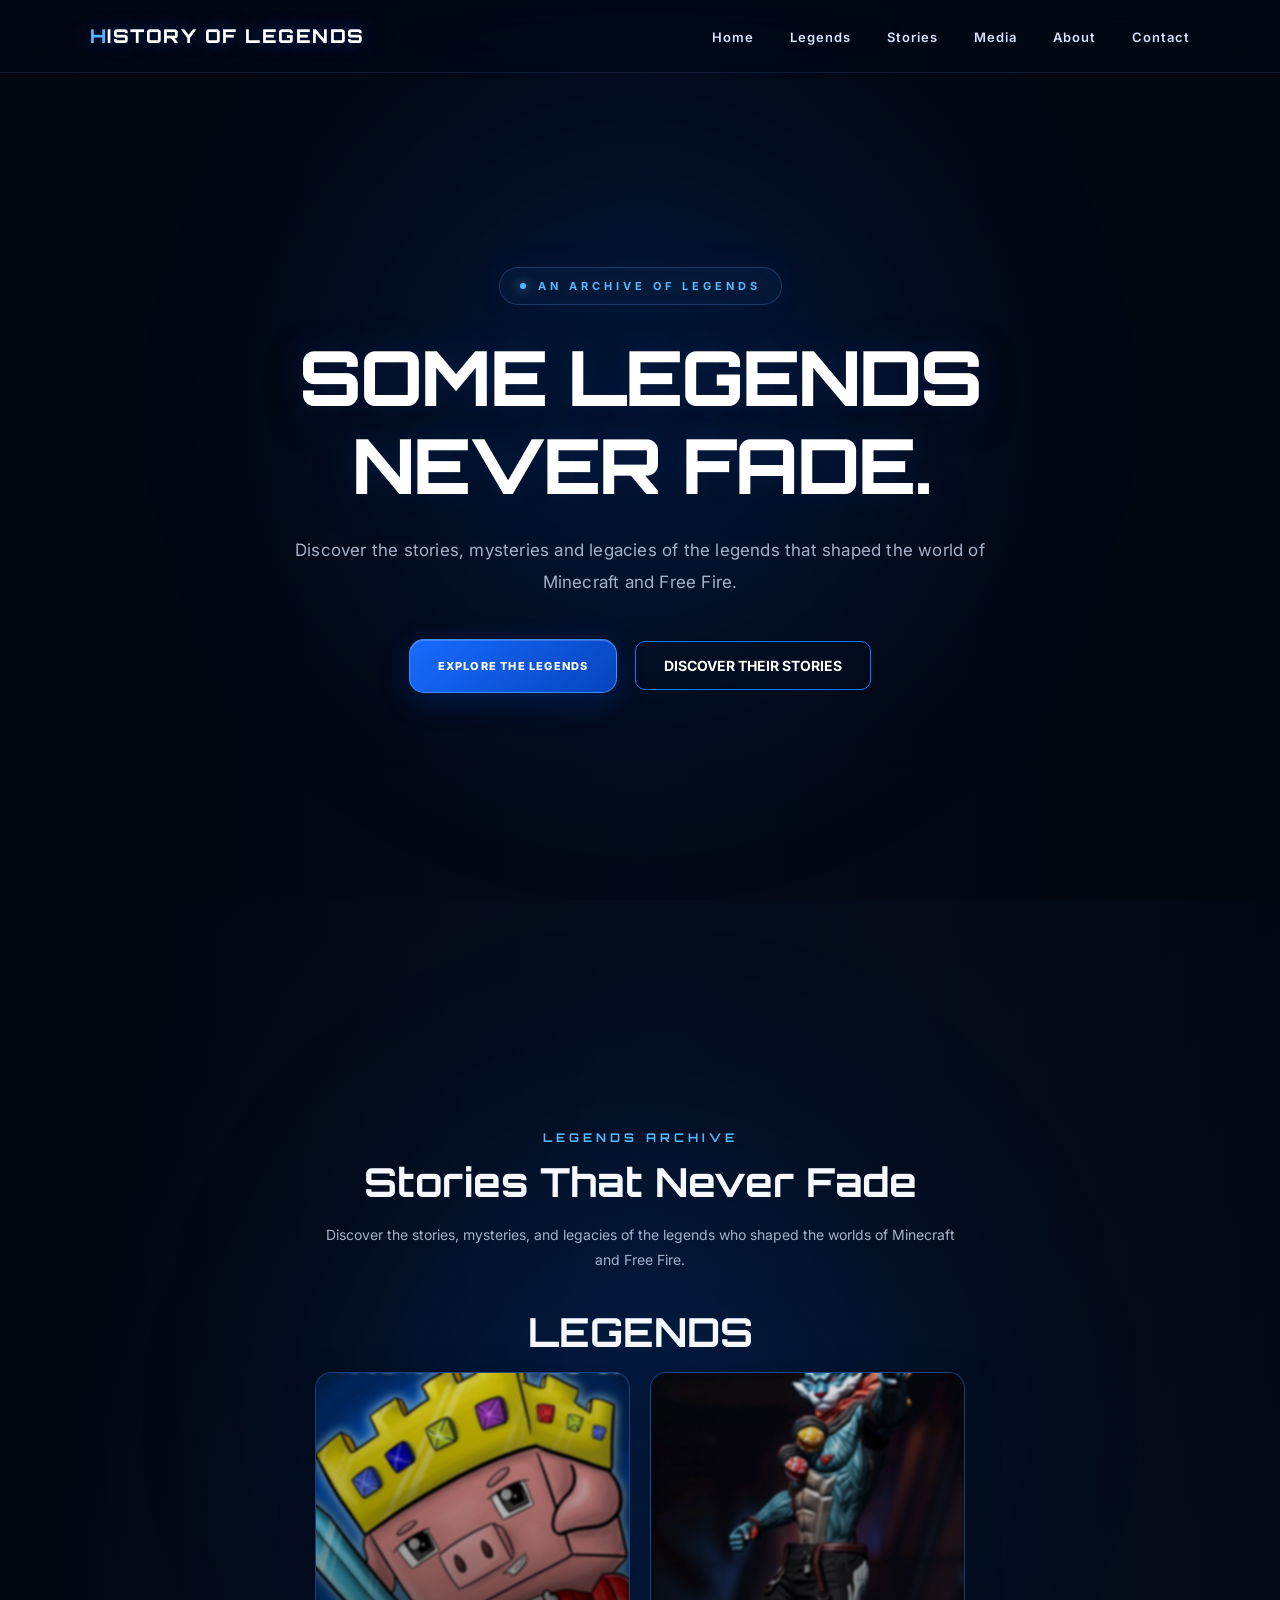
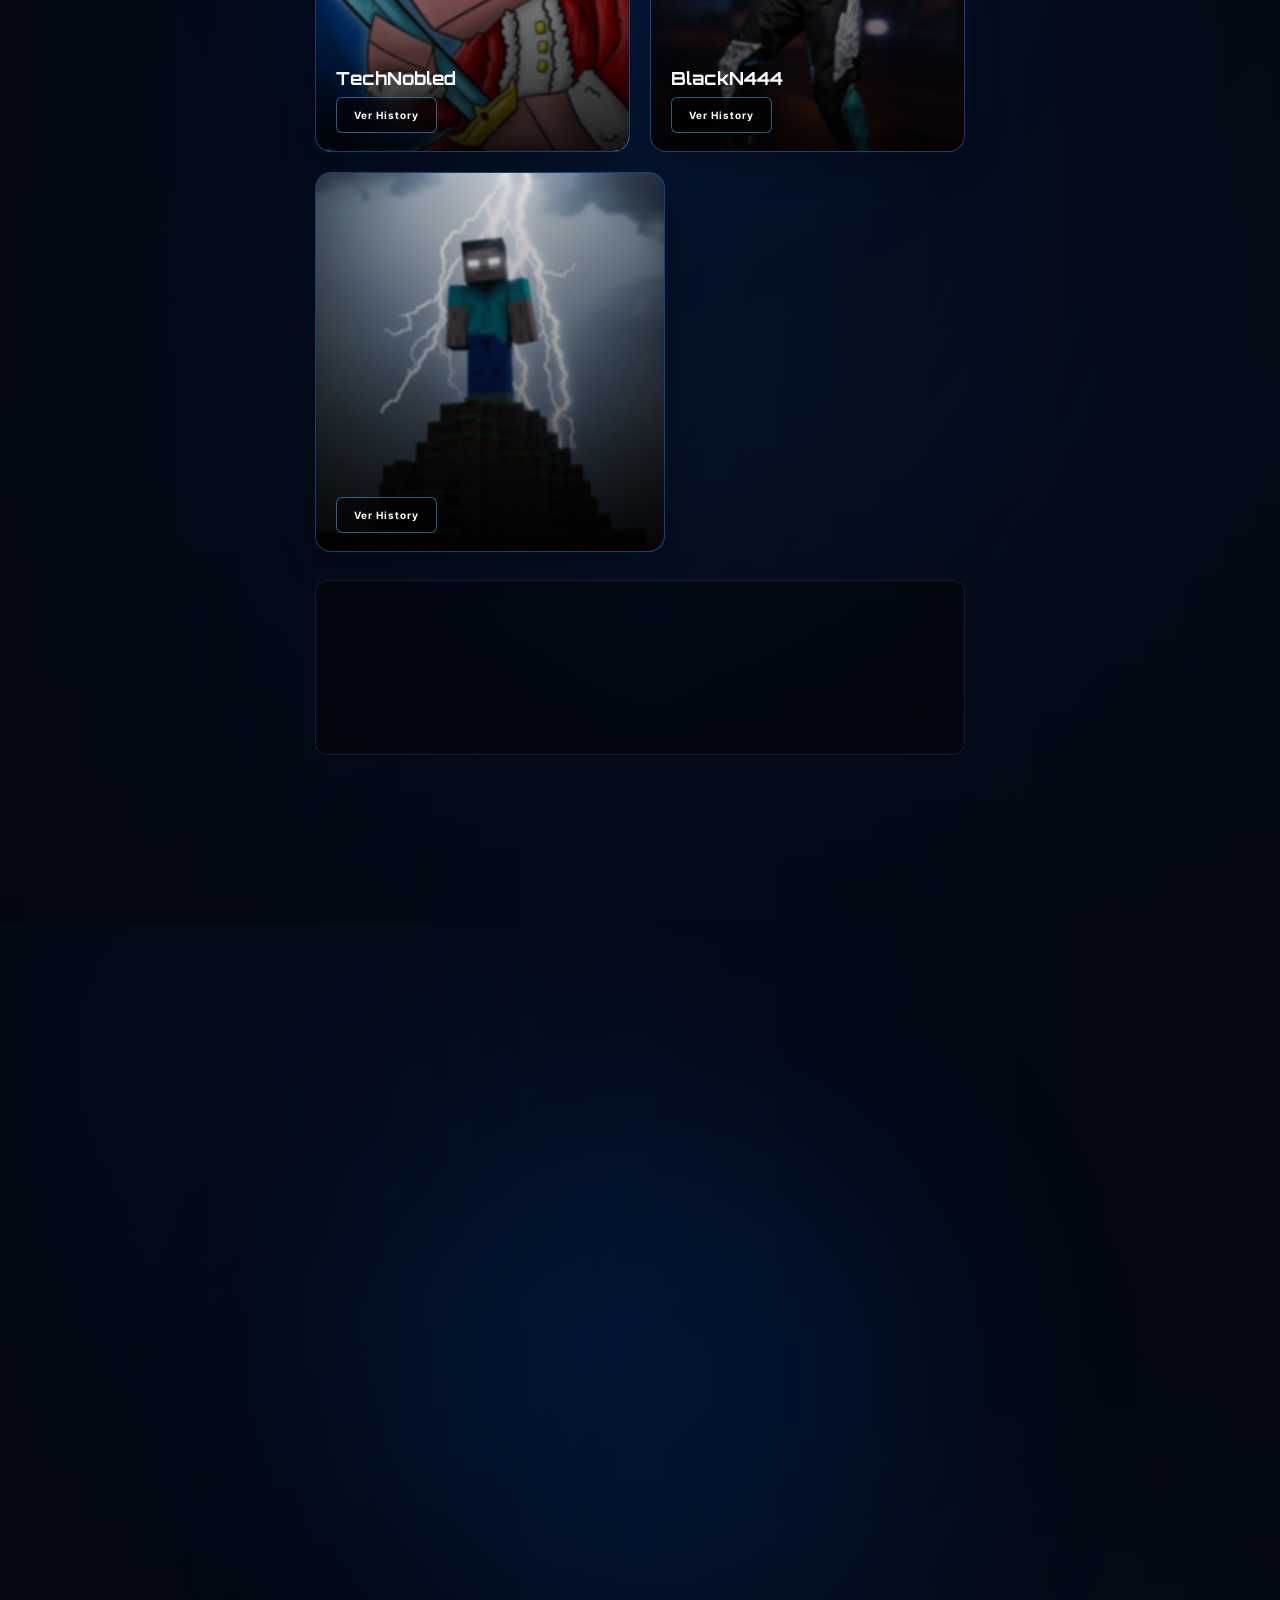
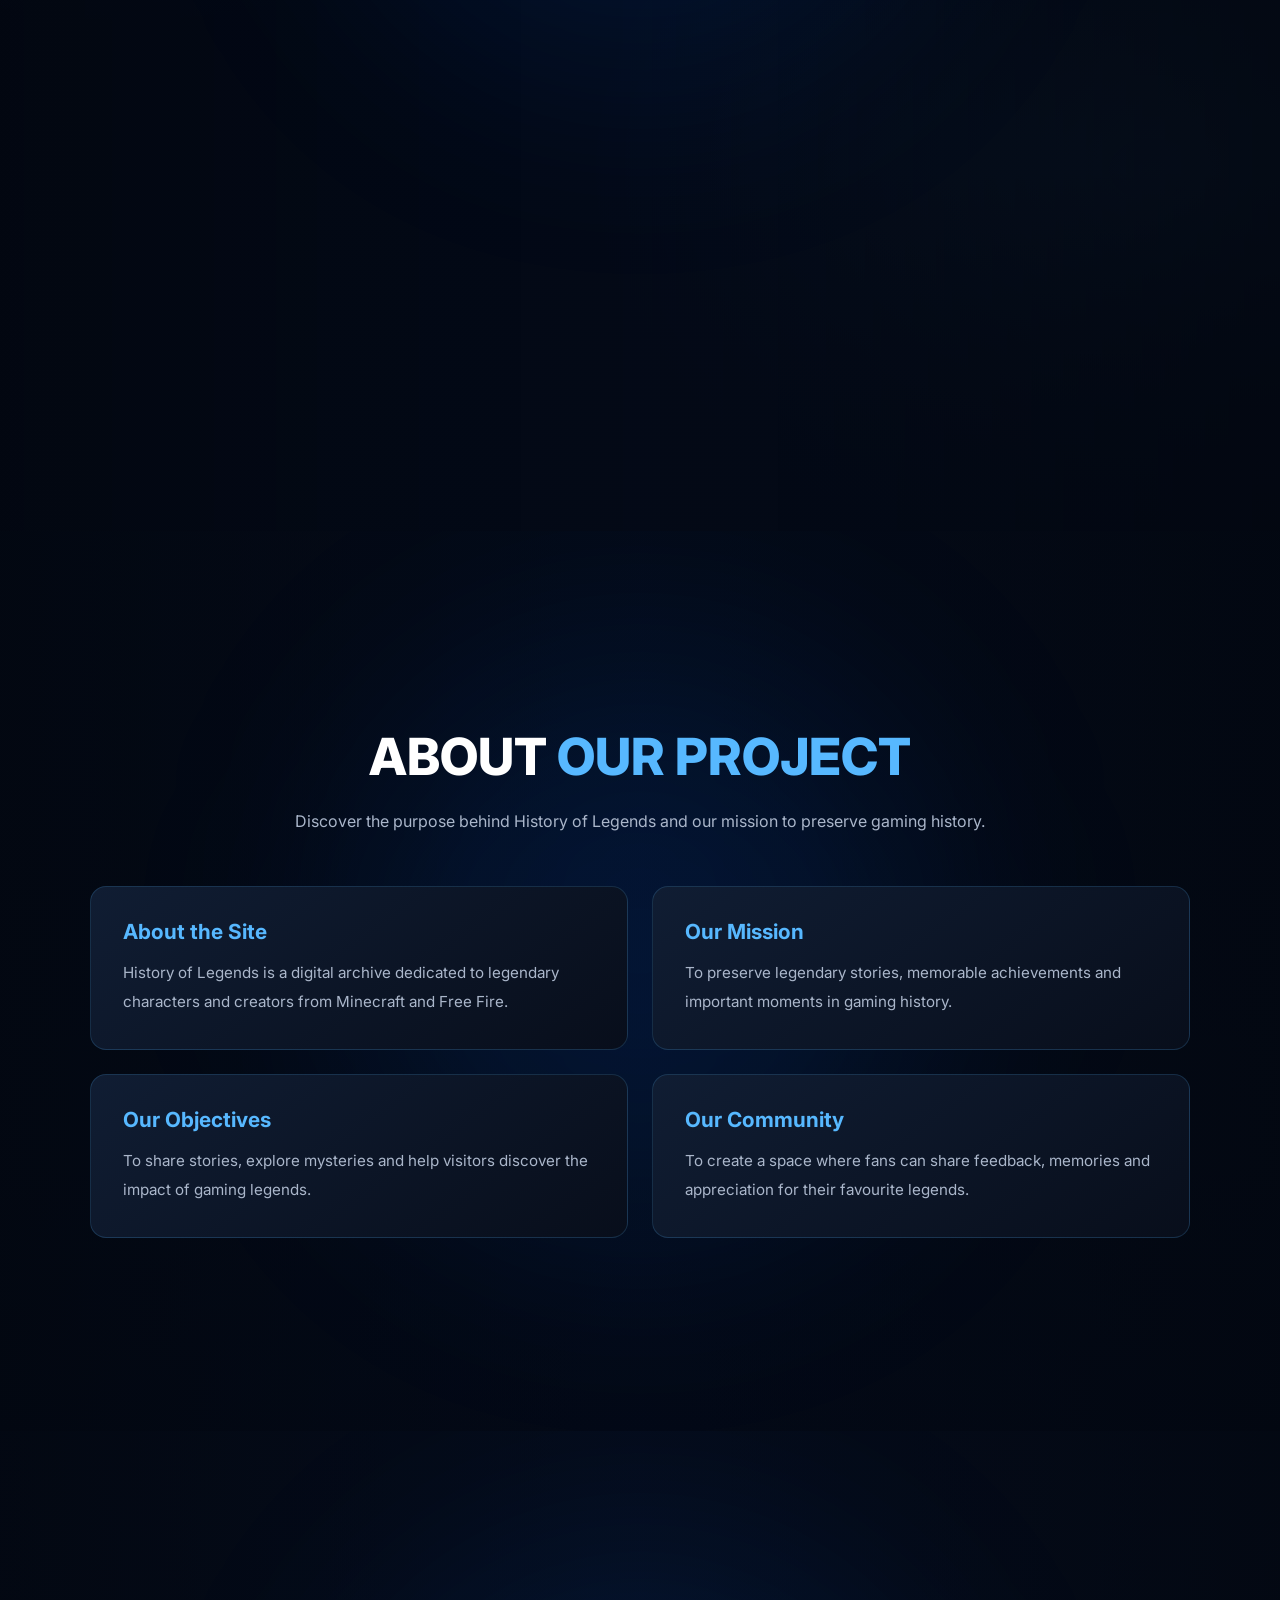
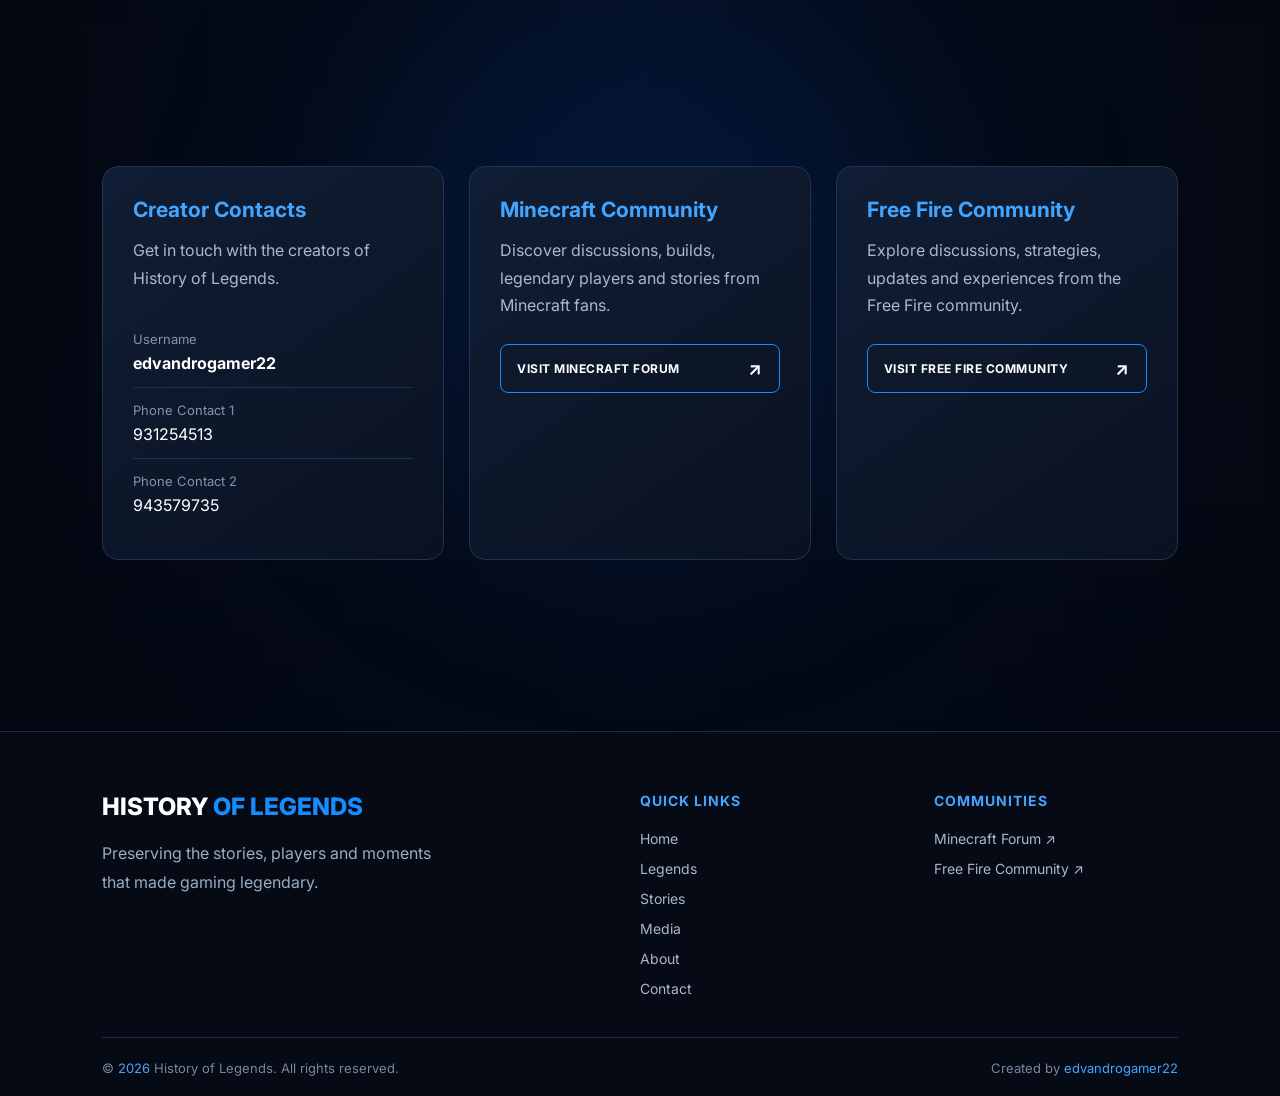
==== History-of-Legends-GitHub/index.html @ e131cc34 "History of legends Projecto gamer" ====
<!DOCTYPE html>
<html lang="pt-br">

<head>
    <meta charset="UTF-8">
    <meta name="viewport" content="width=device-width, initial-scale=1.0">
    <title>history of legends</title>
    <link rel="stylesheet" href="style.css">
</head>

<body>
    <header>
        <div class="container">
            <div>History of Legends</div>

            <nav>
                <ul>
                    <li><a href="#home">Home</a></li>
                    <li><a href="#legends">Legends</a></li>
                    <li><a href="history/Stories.html">Stories</a></li>
                    <li><a href="#media">Media</a></li>
                    <li><a href="#about">About</a></li>
                    <li><a href="#contact">Contact</a></li>
                </ul>
            </nav>
        </div>
    </header>

    <section class="hero-section" id="home">

        <video class="hero-video video-pc" autoplay muted loop playsinline aria-hidden="true">
            <source src="mp4/fundo.mp4" type="video/mp4">
        </video>

        <video class="hero-video video-mobile" autoplay muted loop playsinline aria-hidden="true">
            <source src="mp4/fundo01.mp4" type="video/mp4">
        </video>

        <div class="hero">
            <div>AN ARCHIVE OF LEGENDS</div>

            <h1>SOME LEGENDS NEVER FADE.</h1>

            <p>
                Discover the stories, mysteries and legacies of the
                legends that shaped the world of Minecraft and Free Fire.
            </p>

            <div class="btn-hero">

                <!-- Primeiro botão: mantém o CSS antigo -->
                <button onclick="document.getElementById('legends').scrollIntoView({behavior: 'smooth'})">
                    EXPLORE THE LEGENDS
                </button>

                <!-- Segundo botão: link para outra página -->
                <a href="history/Stories.html" class="stories-btn">
                    DISCOVER THEIR STORIES
                </a>

            </div>

        </div>

    </section>

    <section>
        <div class="legends" id="legends">
            <h1>LEGENDS ARCHIVE</h1>
            <h3>Stories That Never Fade</h3>
            <p>Discover the stories, mysteries, and legacies of the legends who shaped the worlds of Minecraft and Free
                Fire.</p>
            <h3>LEGENDS</h3>
            <div>
                <div class="card-l">
                    <img src="img/T2.jpg" alt="technobled">
                    <p>TechNobled</p>
                    <a href="history/Stories.html" class="history-btn">Ver History</a>
                </div>
                <div class="card-l">
                    <img src="img/Coelhao.jpg" alt="BlackN444">
                    <p>BlackN444</p>
                    <a href="history/Stories.html" class="history-btn">Ver History</a>
                </div>
                <div class="card-l">
                    <img src="img/The Legend of Herobrine _ Minecraft Dark Fantasy Aesthetic.jfif" alt="herobrine">
                    <p>Herobrine</p>
                    <a href="history/Stories.html" class="history-btn">Ver History</a>
                </div>
            </div>

            <div class="desc-l">
                <p>Every legend has a story that shaped the world of Minecraft and gaming.

                    Discover the achievements, mysteries, and memories of unforgettable legends.

                    Explore Technoblade, Herobrine, and BlackN444 — legends who never fade.</p>
            </div>
        </div>
    </section>

    <section class="media-section" id="media">
        <div class="media-container">

            <div class="media-header">
                <span class="media-tag">The Legends Community</span>

                <h2>
                    SHARE YOUR <span>STORY.</span>
                </h2>

                <p>
                    Every legend leaves a mark. Share your thoughts,
                    memories and feedback about the legends who shaped
                    the world of gaming.
                </p>
            </div>

            <div class="media-layout">

                <!-- Formulário de feedback -->
                <div class="media-panel">
                    <div class="media-panel-header">
                        <div>
                            <h3>Write Your Feedback</h3>
                            <p>Your voice is part of the legacy.</p>
                        </div>
                    </div>

                    <form class="media-form" id="media-form">
                        <div class="media-field">
                            <label for="feed-name">Your name</label>
                            <input type="text" id="feed-name" placeholder="Enter your name" maxlength="40" required>
                        </div>

                        <div class="media-field">
                            <label for="feed-legend">Choose a legend</label>

                            <select id="feed-legend" required>
                                <option value="">Select a legend</option>
                                <option value="Technoblade">Technoblade</option>
                                <option value="BlackN444">BlackN444</option>
                                <option value="Herobrine">Herobrine</option>
                                <option value="General Feedback">General feedback</option>
                            </select>
                        </div>

                        <div class="media-field">
                            <label for="feed-message">Your message</label>

                            <textarea id="feed-message" placeholder="Share your memories, opinions or feedback..."
                                maxlength="1000" required></textarea>

                            <p class="media-hint">
                                Share your thoughts respectfully. Maximum 1000 characters.
                            </p>
                        </div>

                        <button class="media-submit" type="submit">
                            SEND FEEDBACK <span>→</span>
                        </button>
                    </form>
                </div>

                <!-- Comunidade -->
                <aside class="media-community">
                    <div class="media-community-intro">
                        <h3>One Community. Many Legends.</h3>

                        <p>
                            From unforgettable Minecraft adventures
                            to legendary Free Fire moments, every
                            memory deserves to be shared.
                        </p>
                    </div>

                    <h3 class="media-community-label">
                        Community Feedback
                    </h3>

                    <div class="media-feedback" id="feed-list">
                        <div class="media-empty">
                            <h4>The story starts with you.</h4>
                            <p>
                                Be the first to share your thoughts
                                about your favourite legends.
                            </p>
                        </div>
                    </div>
                </aside>

            </div>
        </div>
    </section>

    <!-- ABOUT SECTION -->
    <section class="about-section" id="about">
        <div class="about-container">

            <div class="about-header">
                <h2>ABOUT <span>OUR PROJECT</span></h2>
                <p>
                    Discover the purpose behind History of Legends
                    and our mission to preserve gaming history.
                </p>
            </div>

            <div class="about-cards">

                <div class="about-card">
                    <h3>About the Site</h3>
                    <p>
                        History of Legends is a digital archive
                        dedicated to legendary characters and
                        creators from Minecraft and Free Fire.
                    </p>
                </div>

                <div class="about-card">
                    <h3>Our Mission</h3>
                    <p>
                        To preserve legendary stories, memorable
                        achievements and important moments
                        in gaming history.
                    </p>
                </div>

                <div class="about-card">
                    <h3>Our Objectives</h3>
                    <p>
                        To share stories, explore mysteries and
                        help visitors discover the impact of
                        gaming legends.
                    </p>
                </div>

                <div class="about-card">
                    <h3>Our Community</h3>
                    <p>
                        To create a space where fans can share
                        feedback, memories and appreciation
                        for their favourite legends.
                    </p>
                </div>

            </div>
        </div>
    </section>

    <section class="contact-section" id="contact">
        <div class="contact-container">

            <div class="contact-header">
                <h2>CONTACT <span>THE CREATORS</span></h2>
                <p>
                    Connect with the creators and explore the gaming
                    communities behind our favourite legends.
                </p>
            </div>

            <div class="contact-grid">

                <div class="contact-card">
                    <h3>Creator Contacts</h3>
                    <p>Get in touch with the creators of History of Legends.</p>

                    <div class="contact-item">
                        <span>Username</span>
                        <strong>edvandrogamer22</strong>
                    </div>

                    <div class="contact-item">
                        <span>Phone Contact 1</span>
                        <a href="tel:93125451">931254513</a>
                    </div>

                    <div class="contact-item">
                        <span>Phone Contact 2</span>
                        <a href="tel:943579735">943579735</a>
                    </div>
                </div>

                <div class="contact-card">
                    <h3>Minecraft Community</h3>
                    <p>
                        Discover discussions, builds, legendary players
                        and stories from Minecraft fans.
                    </p>

                    <a class="forum-link" href="https://www.minecraftforum.net/" target="_blank"
                        rel="noopener noreferrer">
                        VISIT MINECRAFT FORUM <span>↗</span>
                    </a>
                </div>

                <div class="contact-card">
                    <h3>Free Fire Community</h3>
                    <p>
                        Explore discussions, strategies, updates and
                        experiences from the Free Fire community.
                    </p>

                    <a class="forum-link" href="https://www.reddit.com/r/freefire/" target="_blank"
                        rel="noopener noreferrer">
                        VISIT FREE FIRE COMMUNITY <span>↗</span>
                    </a>
                </div>

            </div>
        </div>
    </section>

    <footer class="site-footer">
        <div class="footer-container">

            <div class="footer-brand">
                <h2>HISTORY <span>OF LEGENDS</span></h2>
                <p>
                    Preserving the stories, players and moments that
                    made gaming legendary.
                </p>
            </div>

            <div class="footer-links">
                <h3>QUICK LINKS</h3>
                <a href="#home">Home</a>
                <a href="#legends">Legends</a>
                <a href="#stories">Stories</a>
                <a href="#media">Media</a>
                <a href="#about">About</a>
                <a href="#contact">Contact</a>
            </div>

            <div class="footer-community">
                <h3>COMMUNITIES</h3>
                <a href="https://www.minecraftforum.net/" target="_blank" rel="noopener noreferrer">
                    Minecraft Forum ↗
                </a>

                <a href="https://www.reddit.com/r/freefire/" target="_blank" rel="noopener noreferrer">
                    Free Fire Community ↗
                </a>
            </div>

        </div>

        <div class="footer-bottom">
            <p>
                © <span id="footer-year">2026</span> History of Legends.
                All rights reserved.
            </p>
            <p>Created by <span>edvandrogamer22</span></p>
        </div>
    </footer>
    <script src="script.js"></script>
</body>

</html>
---- History-of-Legends-GitHub/style.css ----
/* Geral */

@import url("https://fonts.googleapis.com/css2?family=Inter:wght@400;500;600;700;800&family=Orbitron:wght@500;600;700;800&display=swap");

:root {
    --bg: #030711;
    --blue: #176bff;
    --blue-light: #57b8ff;
    --text: #f5f8ff;
    --muted: #a4b2c9;
    --glass: rgba(10, 25, 50, 0.38);
    --border: rgba(110, 175, 255, 0.22);
}

* {
    margin: 0;
    padding: 0;
    box-sizing: border-box;
}

html {
    scroll-behavior: smooth;
}

body {
    min-height: 100vh;
    background: var(--bg);
    color: var(--text);
    font-family: "Inter", sans-serif;
    overflow-x: hidden;
}

/* Header */

header {
    position: absolute;
    top: 0;
    left: 0;
    width: 100%;
    z-index: 10;
    padding: 24px 7%;
    background: rgba(3, 9, 22, 0.28);
    backdrop-filter: blur(18px);
    -webkit-backdrop-filter: blur(18px);
    border-bottom: 1px solid rgba(120, 180, 255, 0.12);
    animation: headerEnter 1s ease both;
}

.container {
    width: 100%;
    max-width: 1400px;
    margin: auto;
    display: flex;
    align-items: center;
    justify-content: space-between;
    gap: 24px;
}

.container>div {
    font-family: "Orbitron", sans-serif;
    font-size: 19px;
    font-weight: 800;
    letter-spacing: 1.5px;
    text-transform: uppercase;
    color: #fff;
    text-shadow: 0 0 20px rgba(23, 107, 255, 0.45);
    white-space: nowrap;
}

.container>div::first-letter {
    color: var(--blue-light);
}

/* Menu */

nav ul {
    display: flex;
    align-items: center;
    gap: 36px;
    list-style: none;
}

nav a {
    position: relative;
    display: inline-block;
    color: #d6e4ff;
    text-decoration: none;
    font-size: 13px;
    font-weight: 600;
    letter-spacing: 1px;
    transition: color 0.3s ease;
}

nav a::after {
    content: "";
    position: absolute;
    left: 0;
    bottom: -8px;
    width: 0;
    height: 2px;
    background: var(--blue-light);
    box-shadow: 0 0 12px var(--blue);
    transition: width 0.35s ease;
}

nav a:hover {
    color: var(--blue-light);
}

nav a:hover::after {
    width: 100%;
}

/* Hero */

section {
    position: relative;
    isolation: isolate;
    min-height: 100vh;
    min-height: 100svh;
    display: flex;
    align-items: center;
    justify-content: center;
    padding: 150px 7% 90px;
    overflow: hidden;
    background:
        radial-gradient(ellipse at 50% 45%,
            rgba(15, 74, 160, 0.22),
            transparent 65%),
        linear-gradient(135deg, #030711, #07152b);
}

.hero-video {
    position: absolute;
    inset: 0;
    z-index: -2;
    width: 100%;
    height: 100%;
    object-fit: cover;
    object-position: center;
    pointer-events: none;
}

section::before {
    content: "";
    position: absolute;
    inset: 0;
    z-index: -1;
    pointer-events: none;
    background:
        linear-gradient(90deg,
            rgba(2, 7, 17, 0.8),
            rgba(3, 12, 30, 0.43),
            rgba(2, 7, 17, 0.75)),
        linear-gradient(0deg,
            #030711 0%,
            transparent 30%,
            rgba(3, 7, 17, 0.25) 100%);
}

section::after {
    content: "";
    position: absolute;
    z-index: -1;
    width: 550px;
    height: 550px;
    top: 15%;
    left: 50%;
    transform: translateX(-50%);
    border-radius: 50%;
    background: rgba(0, 100, 255, 0.12);
    filter: blur(120px);
    pointer-events: none;
    animation: blueGlow 7s ease-in-out infinite alternate;
}

.hero {
    width: 100%;
    max-width: 1050px;
    margin: auto;
    text-align: center;
    position: relative;
    z-index: 1;
    animation: heroEnter 1.2s ease both;
}

/* Texto pequeno */

.hero>div:first-child {
    display: inline-flex;
    align-items: center;
    justify-content: center;
    gap: 12px;
    margin-bottom: 28px;
    padding: 11px 20px;
    border: 1px solid var(--border);
    border-radius: 50px;
    background: rgba(16, 47, 91, 0.27);
    backdrop-filter: blur(14px);
    -webkit-backdrop-filter: blur(14px);
    color: var(--blue-light);
    font-size: 11px;
    font-weight: 700;
    letter-spacing: 4px;
    box-shadow:
        0 0 30px rgba(0, 90, 255, 0.08),
        inset 0 0 15px rgba(60, 140, 255, 0.04);
}

.hero>div:first-child::before {
    content: "";
    width: 6px;
    height: 6px;
    flex-shrink: 0;
    border-radius: 50%;
    background: var(--blue-light);
    box-shadow: 0 0 12px var(--blue-light);
    animation: pulse 1.8s ease-in-out infinite;
}

/* Título */

.hero h1 {
    max-width: 1050px;
    margin: 0 auto 26px;
    font-family: "Orbitron", sans-serif;
    font-size: clamp(34px, 6vw, 76px);
    font-weight: 800;
    line-height: 1.15;
    letter-spacing: -2px;
    color: #fff;
    text-wrap: balance;
    text-shadow:
        0 0 30px rgba(23, 107, 255, 0.2),
        0 8px 35px rgba(0, 0, 0, 0.55);
    animation: titleGlow 4s ease-in-out infinite alternate;
}

/* Descrição */

.hero p {
    max-width: 720px;
    margin: 0 auto;
    color: var(--muted);
    font-size: clamp(14px, 1.5vw, 17px);
    font-weight: 400;
    line-height: 1.9;
    letter-spacing: 0.2px;
}

/* Botões */

.btn-hero {
    display: flex;
    align-items: center;
    justify-content: center;
    flex-wrap: wrap;
    gap: 18px;
    margin-top: 40px;
}

.btn-hero button {
    position: relative;
    min-height: 54px;
    padding: 0 28px;
    border: 1px solid var(--border);
    border-radius: 15px;
    font-family: "Inter", sans-serif;
    font-size: 11px;
    font-weight: 800;
    letter-spacing: 1.2px;
    cursor: pointer;
    overflow: hidden;
    transition:
        transform 0.3s ease,
        background 0.3s ease,
        border-color 0.3s ease,
        box-shadow 0.3s ease;
}

.btn-hero button:first-child {
    color: #fff;
    border-color: rgba(83, 166, 255, 0.7);
    background: linear-gradient(135deg, #176bff, #0644bd);
    box-shadow:
        0 8px 30px rgba(0, 91, 255, 0.23),
        inset 0 1px 0 rgba(255, 255, 255, 0.2);
}

.btn-hero button:first-child::before {
    content: "";
    position: absolute;
    top: -50%;
    left: -80%;
    width: 45%;
    height: 200%;
    transform: rotate(25deg);
    background: rgba(255, 255, 255, 0.18);
    transition: left 0.6s ease;
}

.btn-hero button:first-child:hover::before {
    left: 140%;
}

.btn-hero button:first-child:hover {
    transform: translateY(-4px);
    background: linear-gradient(135deg, #3584ff, #0755df);
    box-shadow: 0 12px 40px rgba(0, 91, 255, 0.38);
}

.btn-hero button:last-child {
    color: #e2edff;
    background: rgba(12, 28, 53, 0.32);
    backdrop-filter: blur(14px);
    -webkit-backdrop-filter: blur(14px);
    border-color: rgba(160, 197, 255, 0.28);
}

.btn-hero button:last-child:hover {
    transform: translateY(-4px);
    color: #fff;
    background: rgba(33, 91, 165, 0.28);
    border-color: var(--blue-light);
    box-shadow: 0 8px 30px rgba(0, 100, 255, 0.15);
}

.btn-hero button:focus-visible,
nav a:focus-visible {
    outline: 2px solid var(--blue-light);
    outline-offset: 5px;
}

/* STORIES LINK - NEW STYLE */
.btn-hero .stories-btn {
    display: inline-block;
    padding: 15px 28px;
    background: transparent;
    color: #ffffff;
    border: 1px solid #087cff;
    border-radius: 10px;
    font-size: 14px;
    font-weight: 700;
    text-decoration: none;
    text-align: center;
    cursor: pointer;
    transition: 0.3s ease;
}

.btn-hero .stories-btn:hover {
    background: transparent;
    color: #42a5ff;
    border-color: #42a5ff;
    transform: translateY(-3px);
    box-shadow: 0 0 18px #087cff50;
}

/* Hero Mobile */

@media (max-width: 768px) {
    .hero {
        position: relative;
        min-height: 100svh;
        overflow: hidden;
        isolation: isolate;
    }

    .video-pc {
        display: none;
    }

    .video-mobile {
        display: block;
        position: absolute;
        inset: 0;
        z-index: -1;
        width: 100%;
        height: 100%;
        object-fit: cover;
        object-position: center;
    }

    .hero-content {
        position: relative;
        z-index: 1;
        padding: 100px 20px 50px;
    }
}

/* Animações */

@keyframes headerEnter {
    from {
        opacity: 0;
        transform: translateY(-20px);
    }

    to {
        opacity: 1;
        transform: translateY(0);
    }
}

@keyframes heroEnter {
    from {
        opacity: 0;
        transform: translateY(30px);
    }

    to {
        opacity: 1;
        transform: translateY(0);
    }
}

@keyframes blueGlow {
    from {
        opacity: 0.5;
        scale: 0.9;
    }

    to {
        opacity: 1;
        scale: 1.15;
    }
}

@keyframes pulse {

    0%,
    100% {
        opacity: 1;
        box-shadow: 0 0 12px var(--blue-light);
    }

    50% {
        opacity: 0.45;
        box-shadow: 0 0 3px var(--blue-light);
    }
}

@keyframes titleGlow {
    from {
        text-shadow: 0 0 20px rgba(23, 107, 255, 0.12);
    }

    to {
        text-shadow: 0 0 35px rgba(23, 107, 255, 0.3);
    }
}

/* Responsividade */

@media (max-width: 768px) {
    header {
        padding: 20px 5%;
    }

    .container {
        flex-direction: column;
        gap: 22px;
    }

    .container>div {
        font-size: 16px;
        letter-spacing: 1px;
    }

    nav ul {
        justify-content: center;
        flex-wrap: wrap;
        gap: 20px;
    }

    nav a {
        font-size: 11px;
    }

    section {
        padding: 165px 6% 70px;
    }

    .hero>div:first-child {
        margin-bottom: 24px;
        padding: 10px 14px;
        font-size: 9px;
        letter-spacing: 2.5px;
    }

    .hero h1 {
        font-size: clamp(32px, 8vw, 54px);
        letter-spacing: -1.5px;
        margin-bottom: 22px;
    }

    .hero p {
        font-size: 14px;
        line-height: 1.8;
    }

    .btn-hero {
        gap: 12px;
        margin-top: 30px;
    }

    .btn-hero button {
        width: 100%;
        max-width: 330px;
        min-height: 52px;
        padding: 0 15px;
        font-size: 10px;
    }

    section::after {
        width: 300px;
        height: 300px;
        filter: blur(85px);
    }
}

@media (max-width: 380px) {
    nav ul {
        gap: 14px;
    }

    .container>div {
        font-size: 14px;
    }

    .hero h1 {
        font-size: 30px;
    }

    .hero>div:first-child {
        font-size: 8px;
        letter-spacing: 2px;
    }
}

/* Movimento reduzido */

@media (prefers-reduced-motion: reduce) {

    *,
    *::before,
    *::after {
        animation-duration: 0.01ms !important;
        animation-iteration-count: 1 !important;
        scroll-behavior: auto !important;
        transition-duration: 0.01ms !important;
    }
}

/* Legends */

.legends {
    padding: 80px 7%;
    background: transparent;
    color: #f5f8ff;
    overflow: hidden;
}

.legends>h1 {
    margin: 0 0 12px;
    color: #57b8ff;
    font-family: "Orbitron", sans-serif;
    font-size: 12px;
    letter-spacing: 4px;
    text-align: center;
}

.legends>h3 {
    margin: 0 0 15px;
    font-family: "Orbitron", sans-serif;
    font-size: clamp(25px, 4vw, 40px);
    text-align: center;
}

.legends>p {
    max-width: 650px;
    margin: 0 auto 35px;
    color: #a4b2c9;
    font-size: 14px;
    line-height: 1.8;
    text-align: center;
}

/* Carrossel */

.legends>div:not(.desc-l) {
    display: flex;
    flex-wrap: wrap;
    gap: 20px;
    margin-top: 0;
}

.legends>div:not(.desc-l)>h3 {
    flex: 0 0 100%;
    margin: 0 0 5px;
    font-family: "Orbitron", sans-serif;
    font-size: 20px;
}

.card-l {
    position: relative;
    flex: 1 0 250px;
    max-width: 350px;
    height: 380px;
    overflow: hidden;
    border: 1px solid rgba(87, 184, 255, 0.22);
    border-radius: 16px;
    background: rgba(0, 91, 255, 0.23);
    box-shadow: 0 10px 35px rgba(0, 0, 0, 0.3);
    isolation: isolate;
    transition:
        transform 0.35s ease,
        border-color 0.35s ease;
}

.card-l:hover {
    transform: translateY(-7px);
    border-color: rgba(87, 184, 255, 0.65);
}

.card-l img {
    position: absolute;
    inset: 0;
    z-index: -2;
    width: 100%;
    height: 100%;
    object-fit: cover;
    transition: transform 0.5s ease;
}

.card-l:hover img {
    transform: scale(1.05);
}

.card-l::after {
    content: "";
    position: absolute;
    inset: 0;
    z-index: -1;
    background: linear-gradient(to bottom,
            rgba(0, 0, 0, 0.12),
            rgba(0, 0, 0, 0.35) 45%,
            rgba(0, 0, 0, 0.88));
    backdrop-filter: blur(1px);
    pointer-events: none;
}

.card-l p {
    position: absolute;
    left: 20px;
    bottom: 62px;
    margin: 0;
    color: #fff;
    font-family: "Orbitron", sans-serif;
    font-size: 18px;
    font-weight: 700;
}

.history-btn {
   position: absolute;
    left: 20px;
    bottom: 18px;
    padding: 11px 17px;
    border: 1px solid rgba(87, 184, 255, 0.5);
    border-radius: 6px;
    text-decoration: none;
    background: rgba(0, 0, 0, 0.45);
    color: #fff;
    font-size: 10px;
    font-weight: 700;
    letter-spacing: 1px;
    backdrop-filter: blur(10px);
    cursor: pointer;
    transition: background 0.3s ease;
}

.history-btn:hover {
    background: transparent;
    color: #42a5ff;
    transform: translateY(-3px);
    box-shadow: 0 0 18px #087cff50;
}


/* Descrição */

.desc-l {
    max-width: 850px;
    margin: 28px auto 0;
    padding: 20px 24px;
    border: 1px solid rgba(87, 184, 255, 0.15);
    border-radius: 12px;
    background: rgba(0, 0, 0, 0.3);
    backdrop-filter: blur(12px);
}

.desc-l p {
    margin: 0;
    color: #aebbd0;
    font-size: 14px;
    line-height: 1.9;
    white-space: pre-line;
}

/* Animação ao aparecer */

.legends>h1,
.legends>h3,
.legends>p,
.legends>div,
.card-l {
    animation: legendsReveal 0.8s ease both;
}

.card-l:nth-of-type(2) {
    animation-delay: 0.12s;
}

.card-l:nth-of-type(3) {
    animation-delay: 0.24s;
}

.card-l:nth-of-type(4) {
    animation-delay: 0.36s;
}

@keyframes legendsReveal {
    from {
        opacity: 0;
        transform: translateY(25px);
    }

    to {
        opacity: 1;
        transform: translateY(0);
    }
}

/* Responsividade */

@media (max-width: 768px) {
    .legends {
        padding: 60px 5%;
    }

    .legends>p {
        margin-bottom: 28px;
    }

    .legends>div:not(.desc-l) {
        flex-wrap: nowrap;
        overflow-x: auto;
        overflow-y: hidden;
        gap: 15px;
        padding: 5px 2px 18px;
        scroll-snap-type: x mandatory;
        scroll-behavior: smooth;
        -webkit-overflow-scrolling: touch;
        scrollbar-width: thin;
        scrollbar-color: #176bff #101a2b;
    }

    .legends>div:not(.desc-l)>h3 {
        position: sticky;
        left: 0;
        flex: 0 0 100%;
    }

    .card-l {
        flex: 0 0 78%;
        max-width: 300px;
        height: 360px;
        scroll-snap-align: start;
    }

    .desc-l {
        margin-top: 20px;
        padding: 17px;
    }
}

@media (max-width: 420px) {
    .legends {
        padding: 50px 5%;
    }

    .card-l {
        flex-basis: 85%;
        height: 330px;
    }

    .desc-l p {
        font-size: 13px;
        line-height: 1.8;
    }
}

@media (prefers-reduced-motion: reduce) {

    .legends>h1,
    .legends>h3,
    .legends>p,
    .legends>div,
    .card-l {
        animation: none;
    }

    .card-l,
    .card-l img {
        transition: none;
    }
}

/* Hero Videos */

.hero-section {
    position: relative;
    min-height: 100vh;
    overflow: hidden;
    isolation: isolate;
    background: #030711;
}

.hero-video {
    position: absolute;
    inset: 0;
    z-index: -1;
    width: 100%;
    height: 100%;
    object-fit: cover;
    object-position: center;
    pointer-events: none;
}

.video-pc {
    display: block;
}

.video-mobile {
    display: none;
}

.hero-section .hero {
    position: relative;
    z-index: 1;
}

/* Mobile */

@media screen and (max-width: 768px) {
    .hero-section {
        min-height: 100svh;
    }

    .hero-section .video-pc {
        display: none !important;
    }

    .hero-section .video-mobile {
        display: block !important;
    }

    .hero-section .hero {
        padding: 100px 20px 50px;
    }
}

/* ==========================================
   HISTORY OF LEGENDS — MEDIA & COMMUNITY
========================================== */

.media-section {
    position: relative;
    isolation: isolate;
    overflow: hidden;
    padding: 110px 7%;
    background:
        radial-gradient(ellipse at 10% 10%,
            rgba(23, 107, 255, 0.13),
            transparent 38%),
        radial-gradient(ellipse at 90% 70%,
            rgba(87, 184, 255, 0.08),
            transparent 35%),
        #030711;
    color: #ffffff;
}

.media-section *,
.media-section *::before,
.media-section *::after {
    box-sizing: border-box;
}

.media-container {
    position: relative;
    z-index: 1;
    width: 100%;
    max-width: 1250px;
    margin: 0 auto;
}

/* HEADER */

.media-header {
    max-width: 760px;
    margin: 0 auto 55px;
    text-align: center;
}

.media-tag {
    display: inline-flex;
    align-items: center;
    gap: 10px;
    margin-bottom: 22px;
    padding: 9px 15px;
    border: 1px solid rgba(87, 184, 255, 0.25);
    border-radius: 50px;
    background: rgba(23, 107, 255, 0.08);
    color: #57b8ff;
    font-size: 0.75rem;
    font-weight: 700;
    letter-spacing: 2px;
    text-transform: uppercase;
}

.media-tag::before {
    content: "";
    width: 7px;
    height: 7px;
    flex-shrink: 0;
    border-radius: 50%;
    background: #57b8ff;
    box-shadow: 0 0 12px #57b8ff;
}

.media-header h2 {
    margin: 0 0 20px;
    font-size: clamp(2.2rem, 5vw, 4.2rem);
    font-weight: 800;
    line-height: 1.1;
    letter-spacing: -2px;
}

.media-header h2 span {
    color: #57b8ff;
    text-shadow: 0 0 35px rgba(87, 184, 255, 0.2);
}

.media-header p {
    max-width: 620px;
    margin: 0 auto;
    color: #9aa9c0;
    font-size: 1rem;
    line-height: 1.9;
}

/* LAYOUT PRINCIPAL */

.media-layout {
    display: grid;
    grid-template-columns: minmax(0, 1.3fr) minmax(280px, 0.7fr);
    align-items: start;
    gap: 28px;
}

/* PAINÉIS */

.media-panel {
    min-width: 0;
    padding: 30px;
    border: 1px solid rgba(120, 166, 225, 0.16);
    border-radius: 22px;
    background: linear-gradient(145deg,
            rgba(16, 29, 51, 0.88),
            rgba(7, 14, 28, 0.92));
    box-shadow: 0 20px 65px rgba(0, 0, 0, 0.2);
    backdrop-filter: blur(18px);
    -webkit-backdrop-filter: blur(18px);
}

.media-panel-header {
    display: flex;
    align-items: flex-start;
    justify-content: space-between;
    gap: 15px;
    margin-bottom: 28px;
}

.media-panel-header h3 {
    margin: 0 0 9px;
    font-size: 1.35rem;
    font-weight: 750;
}

.media-panel-header p {
    margin: 0;
    color: #8291a8;
    font-size: 0.88rem;
    line-height: 1.7;
}

/* FORMULÁRIO */

.media-form {
    display: flex;
    flex-direction: column;
    gap: 20px;
}

.media-field {
    display: flex;
    flex-direction: column;
    gap: 10px;
}

.media-field label {
    color: #e2eaf7;
    font-size: 0.9rem;
    font-weight: 650;
}

.media-field input,
.media-field select,
.media-field textarea {
    width: 100%;
    min-width: 0;
    padding: 15px 16px;
    border: 1px solid #253752;
    border-radius: 12px;
    outline: none;
    background: rgba(3, 7, 17, 0.75);
    color: #ffffff;
    font: inherit;
    font-size: 0.93rem;
    transition:
        border-color 0.25s,
        box-shadow 0.25s,
        background 0.25s;
}

.media-field input::placeholder,
.media-field textarea::placeholder {
    color: #66768e;
}

.media-field input:focus,
.media-field select:focus,
.media-field textarea:focus {
    border-color: #398cff;
    background: rgba(8, 20, 40, 0.95);
    box-shadow: 0 0 0 4px rgba(23, 107, 255, 0.12);
}

.media-field select {
    cursor: pointer;
}

.media-field select option {
    background: #0b1424;
    color: #ffffff;
}

.media-field textarea {
    min-height: 165px;
    resize: vertical;
    line-height: 1.8;
}

.media-hint {
    margin: -3px 0 0;
    color: #72839c;
    font-size: 0.78rem;
    line-height: 1.6;
}

/* BOTÃO */

.media-submit {
    display: flex;
    align-items: center;
    justify-content: center;
    gap: 12px;
    width: 100%;
    min-height: 54px;
    padding: 15px 22px;
    border: 0;
    border-radius: 12px;
    background: linear-gradient(110deg, #176bff, #398cff, #57b8ff);
    color: #ffffff;
    font-size: 0.9rem;
    font-weight: 800;
    letter-spacing: 0.7px;
    cursor: pointer;
    box-shadow: 0 8px 25px rgba(23, 107, 255, 0.2);
    transition:
        transform 0.25s,
        box-shadow 0.25s,
        filter 0.25s;
}

.media-submit:hover {
    transform: translateY(-3px);
    filter: brightness(1.1);
    box-shadow: 0 12px 32px rgba(23, 107, 255, 0.35);
}

.media-submit:active {
    transform: translateY(0);
}

.media-submit:focus-visible {
    outline: 2px solid #ffffff;
    outline-offset: 4px;
}

/* COMUNIDADE */

.media-community {
    display: flex;
    flex-direction: column;
    gap: 22px;
}

.media-community-intro {
    padding: 24px;
    border: 1px solid rgba(87, 184, 255, 0.17);
    border-radius: 18px;
    background: linear-gradient(135deg,
            rgba(23, 107, 255, 0.12),
            rgba(87, 184, 255, 0.035));
}

.media-community-intro h3 {
    margin: 0 0 12px;
    font-size: 1.2rem;
}

.media-community-intro p {
    margin: 0;
    color: #9aa9c0;
    font-size: 0.9rem;
    line-height: 1.8;
}

.media-community-label {
    display: flex;
    align-items: center;
    gap: 10px;
    margin: 0;
    color: #e7eefb;
    font-size: 1.05rem;
    font-weight: 750;
}

.media-community-label::before {
    content: "";
    width: 4px;
    height: 22px;
    border-radius: 5px;
    background: #398cff;
    box-shadow: 0 0 12px rgba(57, 140, 255, 0.5);
}

/* PUBLICAÇÕES */

.media-feedback {
    display: flex;
    flex-direction: column;
    gap: 15px;
}

.feed-card {
    min-width: 0;
    padding: 22px;
    border: 1px solid rgba(120, 166, 225, 0.13);
    border-radius: 16px;
    background: rgba(11, 21, 38, 0.8);
    overflow-wrap: anywhere;
    transition:
        border-color 0.25s,
        transform 0.25s;
}

.feed-card:hover {
    transform: translateY(-3px);
    border-color: rgba(87, 184, 255, 0.4);
}

.feed-card-header {
    display: flex;
    align-items: center;
    gap: 12px;
    margin-bottom: 15px;
}

.feed-avatar {
    display: grid;
    place-items: center;
    width: 42px;
    height: 42px;
    flex-shrink: 0;
    border: 1px solid rgba(87, 184, 255, 0.25);
    border-radius: 13px;
    background: rgba(23, 107, 255, 0.13);
    color: #57b8ff;
    font-size: 1rem;
    font-weight: 800;
}

.feed-author {
    min-width: 0;
}

.feed-author strong {
    display: block;
    margin-bottom: 5px;
    color: #edf4ff;
    font-size: 0.9rem;
}

.feed-author span {
    color: #74849c;
    font-size: 0.75rem;
}

.feed-card p {
    margin: 0;
    color: #b9c6d9;
    font-size: 0.9rem;
    line-height: 1.85;
    white-space: pre-wrap;
}

/* ===== RESPONSIVE FEEDBACK FEEDS ===== */

.media-section,
.media-container,
.media-layout,
.media-panel,
.media-community {
    min-width: 0;
    box-sizing: border-box;
}

.media-section {
    width: 100%;
    overflow: hidden;
}

.media-container {
    width: min(1100px, 100%);
    margin: 0 auto;
    padding: 60px 24px;
}

.media-layout {
    display: grid;
    grid-template-columns: minmax(0, 1fr) minmax(0, 1fr);
    gap: 28px;
    align-items: start;
}

.media-panel,
.media-community {
    width: 100%;
    max-width: 100%;
}

.media-form input,
.media-form select,
.media-form textarea {
    width: 100%;
    max-width: 100%;
    box-sizing: border-box;
}

.media-form textarea {
    min-height: 130px;
    resize: vertical;
}

.media-submit {
    max-width: 100%;
    cursor: pointer;
}

.media-feedback {
    display: flex;
    flex-direction: column;
    gap: 14px;
    min-width: 0;
}

.media-feed-card {
    width: 100%;
    min-width: 0;
    box-sizing: border-box;
    overflow-wrap: anywhere;
}

.media-feed-message {
    white-space: pre-wrap;
    overflow-wrap: anywhere;
    word-break: normal;
}

.media-feed-header {
    display: flex;
    flex-wrap: wrap;
    justify-content: space-between;
    align-items: flex-start;
    gap: 10px;
}

.media-feed-name,
.media-feed-legend {
    overflow-wrap: anywhere;
}

/* Tablets */
@media (max-width: 800px) {
    .media-container {
        padding: 48px 20px;
    }

    .media-layout {
        grid-template-columns: minmax(0, 1fr);
        gap: 24px;
    }
}

/* Mobile phones */
@media (max-width: 480px) {
    .media-container {
        padding: 36px 14px;
    }

    .media-header h2 {
        font-size: clamp(26px, 8vw, 36px);
    }

    .media-panel,
    .media-community {
        padding: 18px;
    }

    .media-form input,
    .media-form select,
    .media-form textarea {
        font-size: 16px;
    }

    .media-submit {
        width: 100%;
        padding: 14px;
    }

    .media-feed-card {
        padding: 14px;
    }

    .media-feed-header {
        flex-direction: column;
        gap: 6px;
    }
}

/* COMMUNITY FEED POSTS */
.media-feed-card {
    padding: 18px;
    margin-bottom: 15px;
    background: linear-gradient(145deg, #101d34, #0a1222);
    border: 1px solid #203854;
    border-radius: 12px;
    overflow-wrap: anywhere;
    transition: border-color 0.3s ease;
}

.media-feed-card:hover {
    border-color: #168cff;
}

.media-feed-header {
    display: flex;
    align-items: flex-start;
    justify-content: space-between;
    margin-bottom: 14px;
}

.media-feed-name {
    color: #ffffff;
    font-size: 16px;
    font-weight: 700;
    margin: 0 0 8px;
}

.media-feed-legend {
    display: inline-block;
    padding: 5px 9px;
    background: #087cff20;
    border: 1px solid #168cff50;
    border-radius: 5px;
    color: #42a5ff;
    font-size: 11px;
    font-weight: 700;
}

.media-feed-message {
    color: #b6c4d8;
    font-size: 14px;
    line-height: 1.8;
    margin: 0;
    white-space: pre-wrap;
    overflow-wrap: anywhere;
}

/* ESTADO VAZIO */

.media-empty {
    padding: 32px 20px;
    border: 1px dashed rgba(120, 166, 225, 0.23);
    border-radius: 16px;
    text-align: center;
}

.media-empty h4 {
    margin: 0 0 10px;
    color: #dbe7f8;
    font-size: 1rem;
}

.media-empty p {
    margin: 0;
    color: #8291a8;
    font-size: 0.85rem;
    line-height: 1.7;
}

/* RODAPÉ DA SECÇÃO */

.media-footer {
    display: flex;
    align-items: center;
    justify-content: center;
    gap: 10px;
    margin-top: 55px;
    color: #71819a;
    font-size: 0.8rem;
    line-height: 1.7;
    text-align: center;
}

.media-footer span {
    color: #57b8ff;
}

/* TABLETS */

@media screen and (max-width: 1000px) {
    .media-section {
        padding: 90px 5%;
    }

    .media-layout {
        grid-template-columns: 1fr;
    }

    .media-community {
        display: grid;
        grid-template-columns: 1fr 1fr;
        align-items: start;
    }

    .media-community-label {
        grid-column: 1 / -1;
    }

    .media-feedback {
        grid-column: 1 / -1;
        display: grid;
        grid-template-columns: repeat(2, minmax(0, 1fr));
    }
}

/* TELEMÓVEIS */

@media screen and (max-width: 600px) {
    .media-section {
        padding: 70px 16px;
    }

    .media-header {
        margin-bottom: 35px;
    }

    .media-header h2 {
        font-size: clamp(2rem, 9vw, 2.8rem);
        letter-spacing: -1px;
    }

    .media-header p {
        font-size: 0.9rem;
        line-height: 1.8;
    }

    .media-tag {
        font-size: 0.68rem;
        letter-spacing: 1.5px;
    }

    .media-layout {
        gap: 20px;
    }

    .media-panel {
        padding: 21px 17px;
        border-radius: 18px;
    }

    .media-panel-header {
        gap: 10px;
    }

    .media-panel-header h3 {
        font-size: 1.15rem;
    }

    .media-icon {
        width: 40px;
        height: 40px;
        border-radius: 12px;
    }

    .media-field input,
    .media-field select,
    .media-field textarea {
        padding: 14px;
        font-size: 16px;
    }

    .media-field textarea {
        min-height: 145px;
    }

    .media-community {
        display: flex;
    }

    .media-feedback {
        display: flex;
    }

    .feed-card {
        padding: 18px;
    }

    .media-footer {
        margin-top: 35px;
        font-size: 0.75rem;
    }
}

/* ACESSIBILIDADE */

@media (prefers-reduced-motion: reduce) {

    .media-section *,
    .media-section *::before,
    .media-section *::after {
        scroll-behavior: auto !important;
        transition: none !important;
        animation: none !important;
    }
}

/* ABOUT SECTION */

.about-section {
    padding: 100px 7%;
    background: #050a14;
    color: #ffffff;
}

.about-container {
    max-width: 1200px;
    margin: 0 auto;
}

.about-header {
    max-width: 700px;
    margin: 0 auto 50px;
    text-align: center;
}

.about-header h2 {
    margin-bottom: 20px;
    font-size: clamp(2rem, 5vw, 3.2rem);
    font-weight: 800;
}

.about-header h2 span {
    color: #57b8ff;
}

.about-header p {
    color: #aab6ca;
    font-size: 1rem;
    line-height: 1.8;
}

/* CARDS */

.about-cards {
    display: grid;
    grid-template-columns: repeat(2, minmax(0, 1fr));
    gap: 24px;
}

.about-card {
    padding: 32px;
    border: 1px solid rgba(87, 184, 255, 0.18);
    border-radius: 16px;
    background: linear-gradient(145deg, #101d33, #080e1b);
    transition:
        transform 0.3s,
        border-color 0.3s;
}

.about-card:hover {
    transform: translateY(-5px);
    border-color: #398cff;
}

.about-card h3 {
    margin-bottom: 15px;
    color: #57b8ff;
    font-size: 1.3rem;
}

.about-card p {
    margin: 0;
    color: #aab6ca;
    font-size: 0.95rem;
    line-height: 1.9;
}

/* TABLETS E TELEMÓVEIS */

@media (max-width: 650px) {
    .about-section {
        padding: 70px 20px;
    }

    .about-header {
        margin-bottom: 35px;
    }

    .about-cards {
        grid-template-columns: 1fr;
        gap: 18px;
    }

    .about-card {
        padding: 25px;
    }

    .about-card h3 {
        font-size: 1.2rem;
    }
}

/* CONTACT SECTION */
.contact-section {
    padding: 100px 8%;
    background: #070d1a;
    color: #fff;
}

.contact-container {
    max-width: 1200px;
    margin: 0 auto;
}

.contact-header {
    text-align: center;
    margin-bottom: 50px;
}

.contact-header h2 {
    font-size: 36px;
    font-weight: 800;
    margin-bottom: 15px;
}

.contact-header h2 span {
    color: #168cff;
}

.contact-header p {
    color: #aab7cc;
    max-width: 650px;
    margin: 0 auto;
    line-height: 1.7;
}

/* CARDS */
.contact-grid {
    display: grid;
    grid-template-columns: repeat(3, 1fr);
    gap: 25px;
}

.contact-card {
    padding: 30px;
    background: linear-gradient(145deg, #101d34, #0a1222);
    border: 1px solid #1c3455;
    border-radius: 16px;
    transition: 0.3s ease;
}

.contact-card:hover {
    transform: translateY(-6px);
    border-color: #168cff;
    box-shadow: 0 12px 30px #008cff18;
}

.contact-card h3 {
    color: #42a5ff;
    font-size: 21px;
    margin-bottom: 15px;
}

.contact-card p {
    color: #aab7cc;
    line-height: 1.7;
    margin-bottom: 25px;
}

/* CREATOR CONTACTS */
.contact-item {
    display: flex;
    flex-direction: column;
    gap: 6px;
    padding: 14px 0;
    border-bottom: 1px solid #20314a;
}

.contact-item:last-child {
    border-bottom: none;
}

.contact-item span {
    color: #8294ad;
    font-size: 13px;
}

.contact-item strong,
.contact-item a {
    color: #fff;
    text-decoration: none;
    overflow-wrap: anywhere;
}

.contact-item a:hover {
    color: #42a5ff;
}

/* FORUM LINKS */
.forum-link {
    display: flex;
    align-items: center;
    justify-content: space-between;
    gap: 10px;
    padding: 13px 16px;
    border: 1px solid #168cff;
    border-radius: 8px;
    color: #fff;
    text-decoration: none;
    font-size: 12px;
    font-weight: 700;
    letter-spacing: 0.5px;
    transition: 0.3s ease;
}

.forum-link:hover {
    background: #168cff;
    box-shadow: 0 0 18px #168cff40;
}

.forum-link span {
    font-size: 18px;
}

/* RESPONSIVE */
@media (max-width: 900px) {
    .contact-grid {
        grid-template-columns: repeat(2, 1fr);
    }
}

@media (max-width: 600px) {
    .contact-section {
        padding: 70px 6%;
    }

    .contact-header h2 {
        font-size: 28px;
    }

    .contact-grid {
        grid-template-columns: 1fr;
    }

    .contact-card {
        padding: 24px;
    }
}

/* FOOTER */
.site-footer {
    background: #050a14;
    color: #fff;
    padding: 60px 8% 20px;
    border-top: 1px solid #172b46;
}

.footer-container {
    max-width: 1200px;
    margin: 0 auto;
    display: grid;
    grid-template-columns: 2fr 1fr 1fr;
    gap: 50px;
    padding-bottom: 40px;
}

.footer-brand h2 {
    font-size: 24px;
    font-weight: 800;
    margin-bottom: 18px;
}

.footer-brand h2 span {
    color: #168cff;
}

.footer-brand p {
    color: #9aabc2;
    line-height: 1.8;
    max-width: 350px;
}

.footer-links,
.footer-community {
    display: flex;
    flex-direction: column;
    align-items: flex-start;
    gap: 13px;
}

.footer-links h3,
.footer-community h3 {
    color: #42a5ff;
    font-size: 14px;
    margin-bottom: 8px;
    letter-spacing: 1px;
}

.footer-links a,
.footer-community a {
    color: #aab7cc;
    text-decoration: none;
    font-size: 14px;
    transition: color 0.3s ease;
}

.footer-links a:hover,
.footer-community a:hover {
    color: #168cff;
}

.footer-bottom {
    max-width: 1200px;
    margin: 0 auto;
    padding-top: 22px;
    border-top: 1px solid #1b2a40;
    display: flex;
    justify-content: space-between;
    align-items: center;
    gap: 15px;
    flex-wrap: wrap;
}

.footer-bottom p {
    color: #77879e;
    font-size: 13px;
}

.footer-bottom span {
    color: #42a5ff;
}

/* RESPONSIVE */
@media (max-width: 750px) {
    .footer-container {
        grid-template-columns: repeat(2, 1fr);
        gap: 35px;
    }

    .footer-brand {
        grid-column: 1 / -1;
    }

    .footer-bottom {
        flex-direction: column;
        text-align: center;
    }
}

@media (max-width: 450px) {
    .site-footer {
        padding: 45px 6% 20px;
    }

    .footer-container {
        grid-template-columns: 1fr;
        gap: 30px;
    }

    .footer-brand {
        grid-column: auto;
    }
}

/* SCROLL REVEAL ANIMATION */
.reveal {
    opacity: 0;
    transform: translateY(35px);
    transition:
        opacity 0.8s ease,
        transform 0.8s ease;
}

.reveal.active {
    opacity: 1;
    transform: translateY(0);
}

/* Slight delay for a smoother effect */
.reveal-delay-1 {
    transition-delay: 0.15s;
}

.reveal-delay-2 {
    transition-delay: 0.3s;
}

.reveal-delay-3 {
    transition-delay: 0.45s;
}

/* Accessibility: respect reduced-motion preferences */
@media (prefers-reduced-motion: reduce) {
    .reveal,
    .reveal-delay-1,
    .reveal-delay-2,
    .reveal-delay-3 {
        opacity: 1;
        transform: none;
        transition: none;
    }
}

/* Smooth reveal while scrolling */
.reveal {
    opacity: 0;
    transform: translateY(24px);
    transition:
        opacity 0.65s ease,
        transform 0.65s ease;
}

.reveal.active {
    opacity: 1;
    transform: translateY(0);
}

/* Accessibility */
@media (prefers-reduced-motion: reduce) {
    .reveal,
    .reveal.active {
        opacity: 1;
        transform: none;
        transition: none;
    }

    html {
        scroll-behavior: auto;
    }
}

/* Smooth navigation scrolling */
html {
    scroll-behavior: smooth;
}
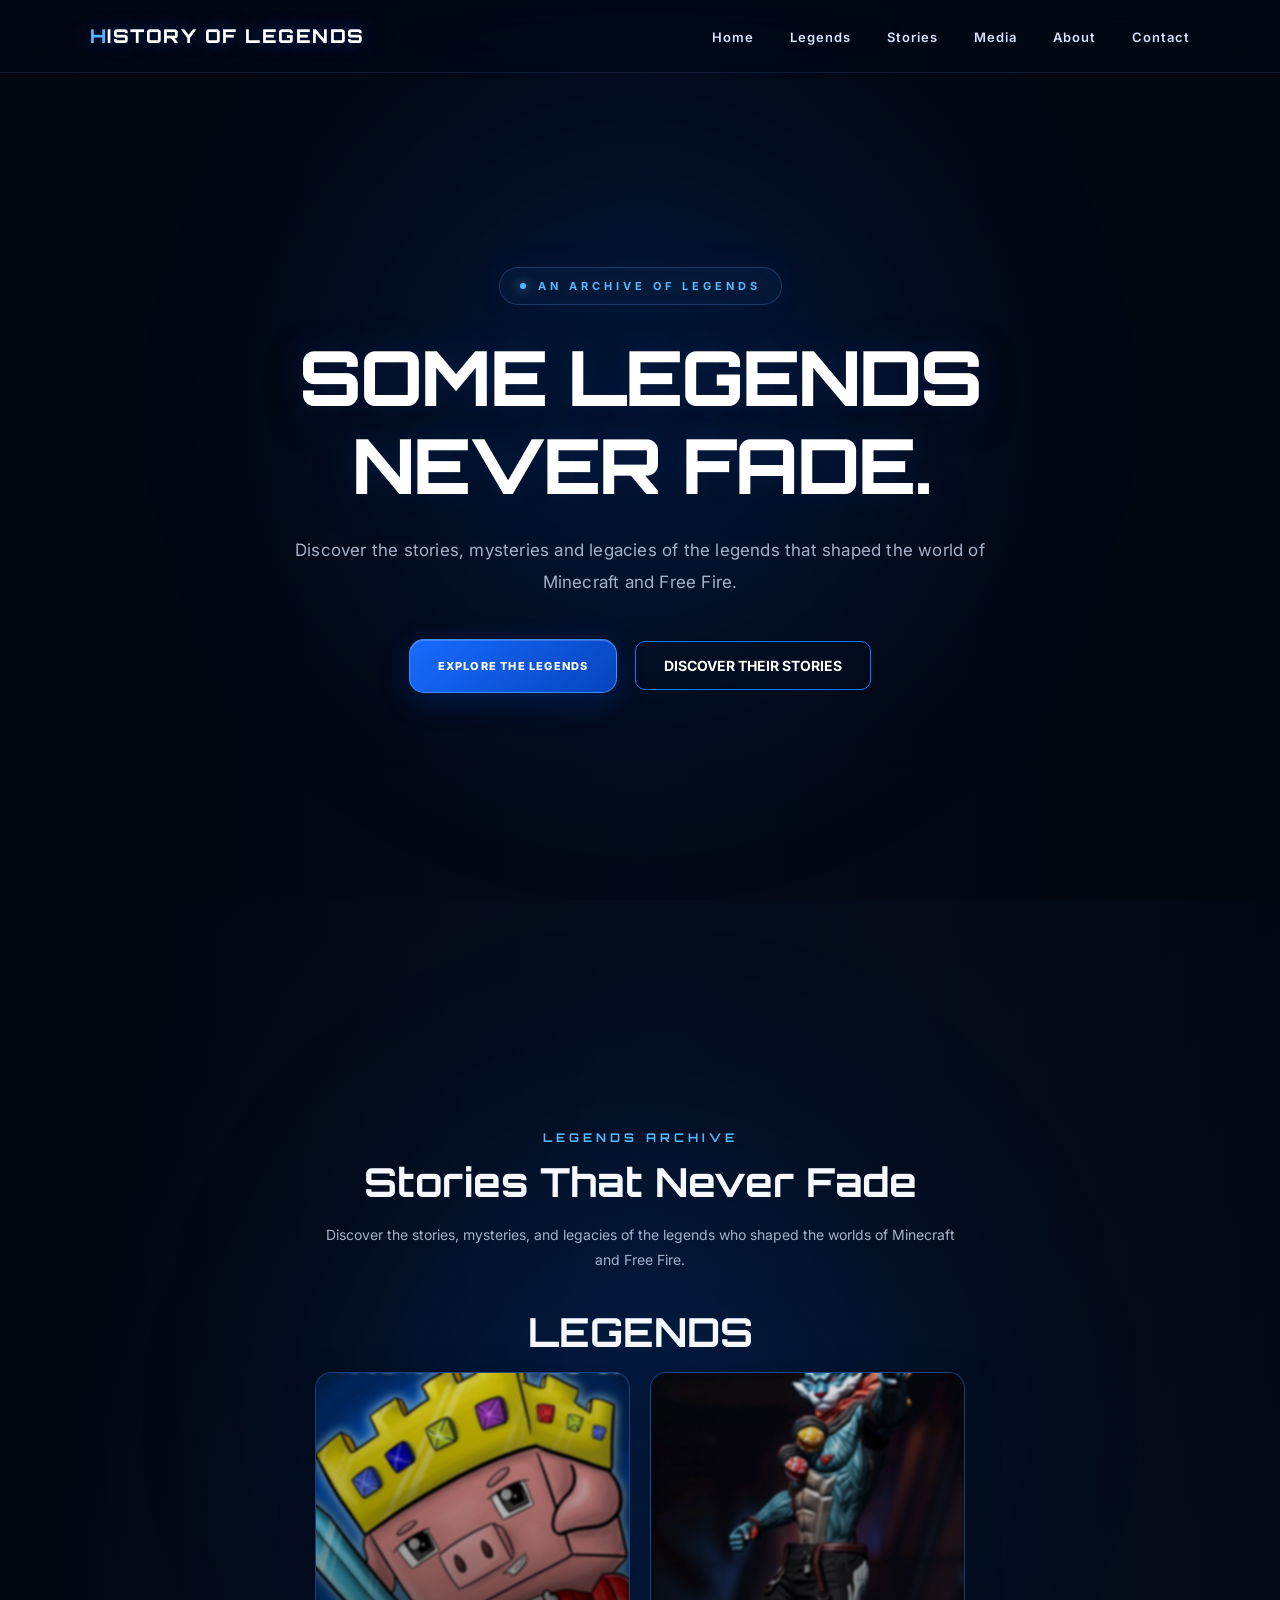
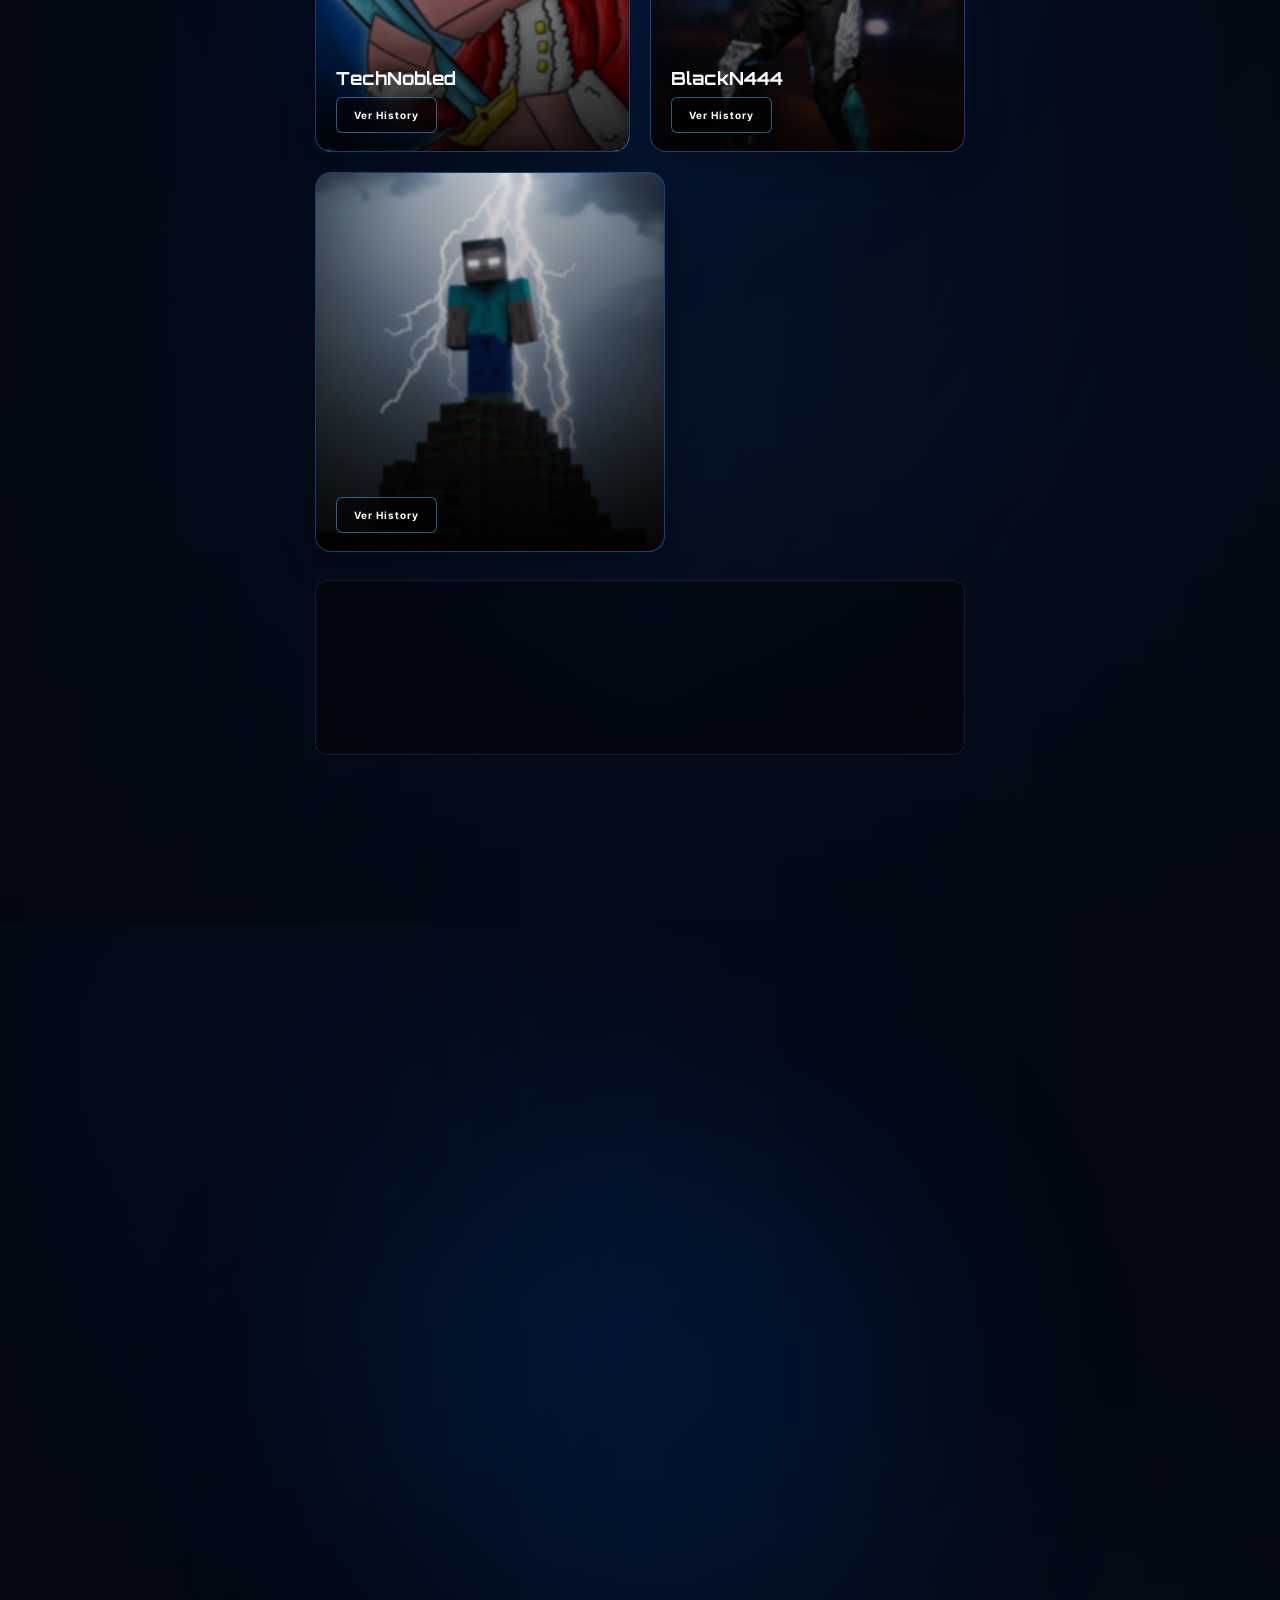
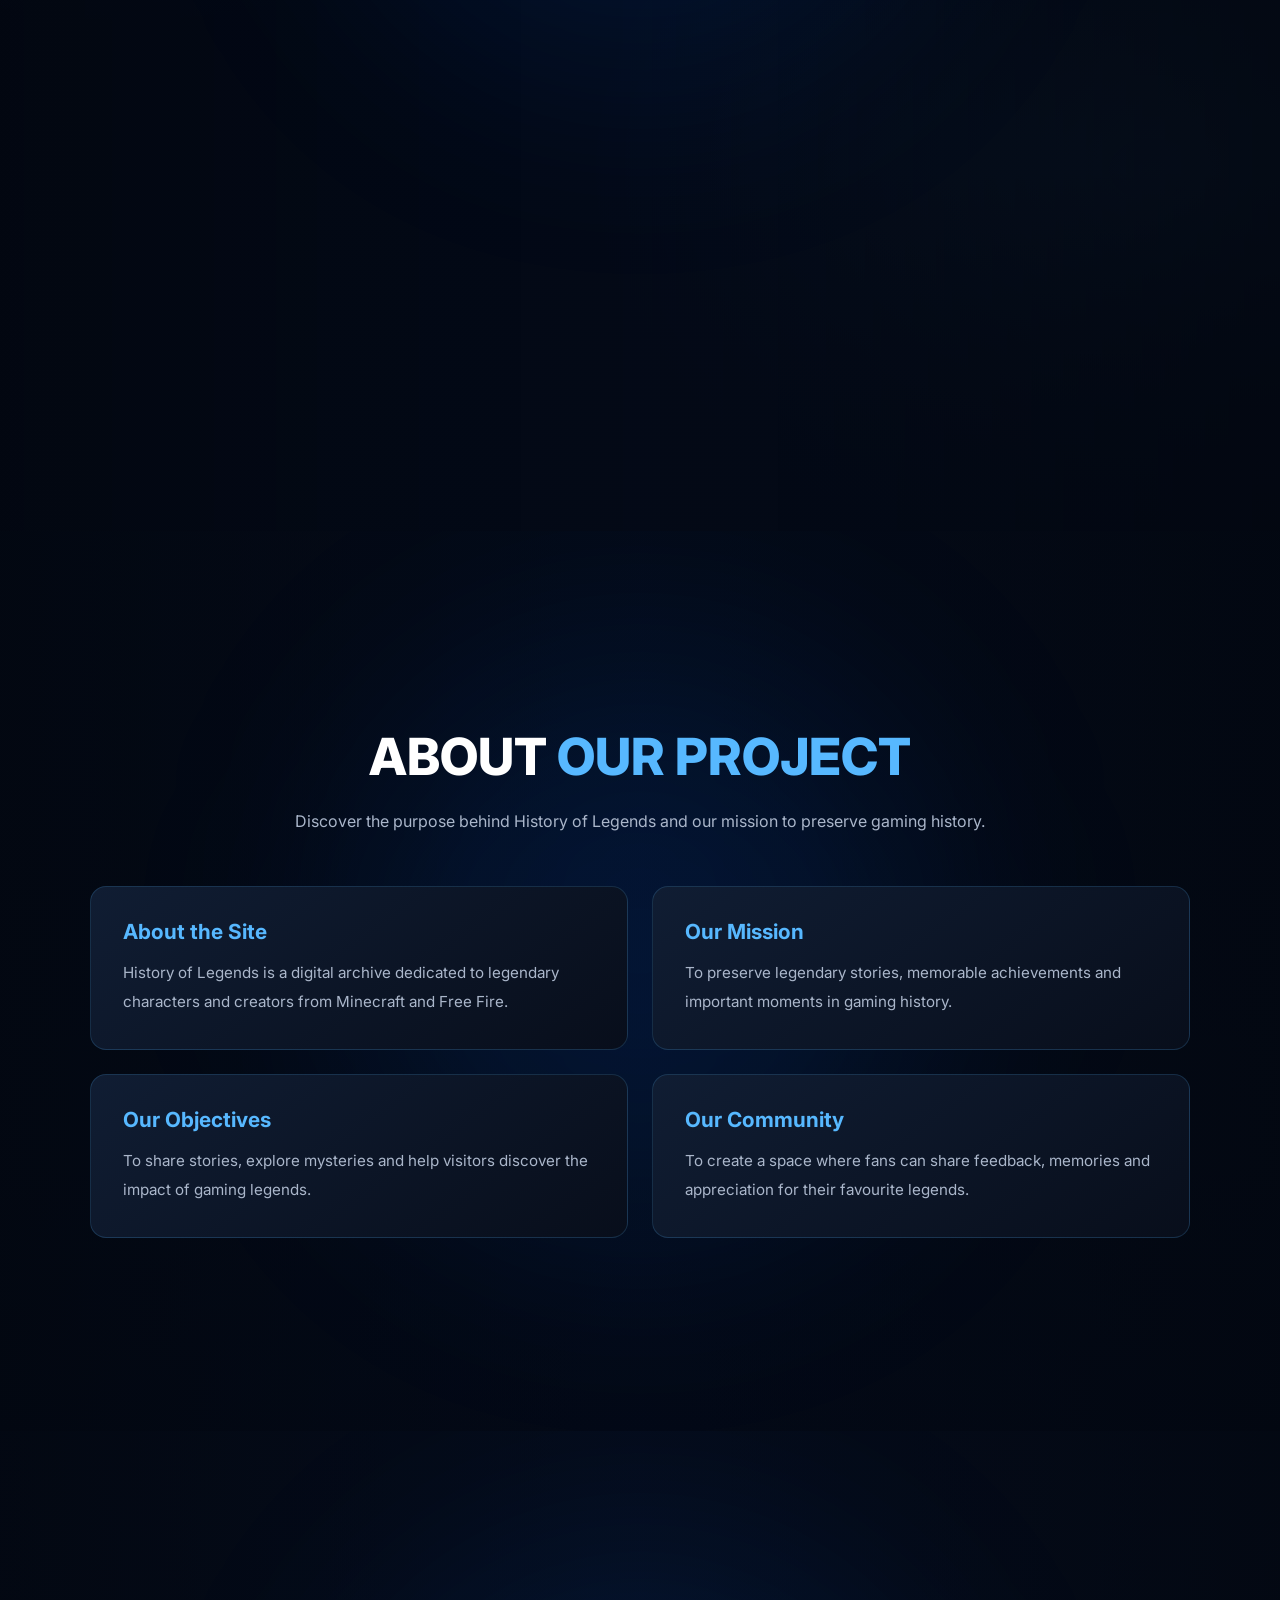
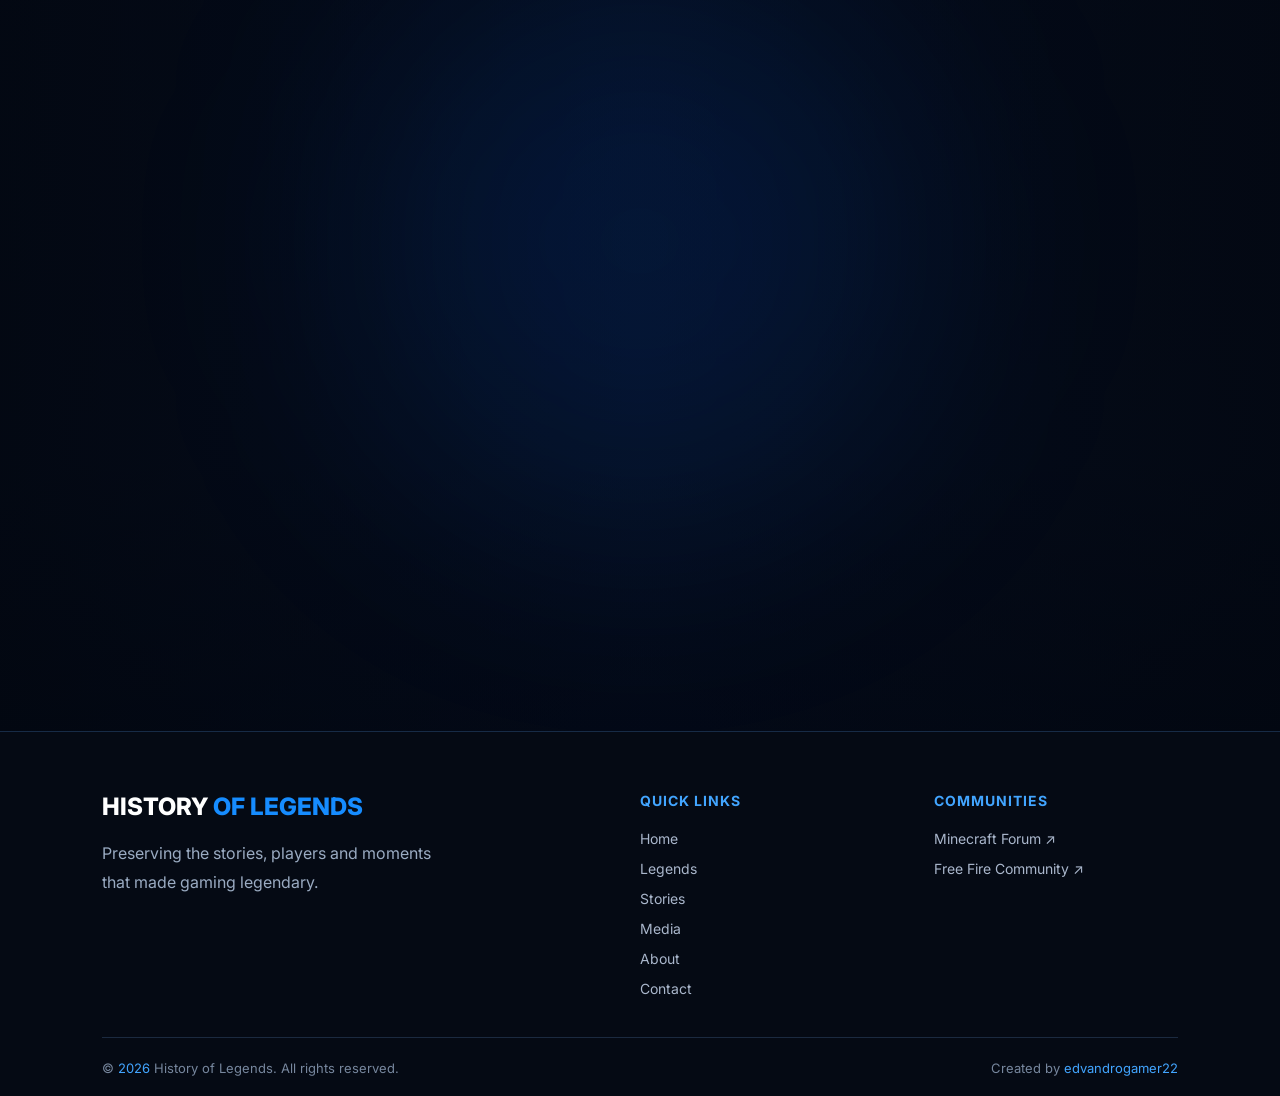
==== commit 98ac5c2c: "history of legends projecto gamer" ====
--- a/History-of-Legends-GitHub/index.html
+++ b/History-of-Legends-GitHub/index.html
@@ -17,7 +17,7 @@
                 <ul>
                     <li><a href="#home">Home</a></li>
                     <li><a href="#legends">Legends</a></li>
-                    <li><a href="history/Stories.html">Stories</a></li>
+                    <li><a href="history/stories.html">Stories</a></li>
                     <li><a href="#media">Media</a></li>
                     <li><a href="#about">About</a></li>
                     <li><a href="#contact">Contact</a></li>
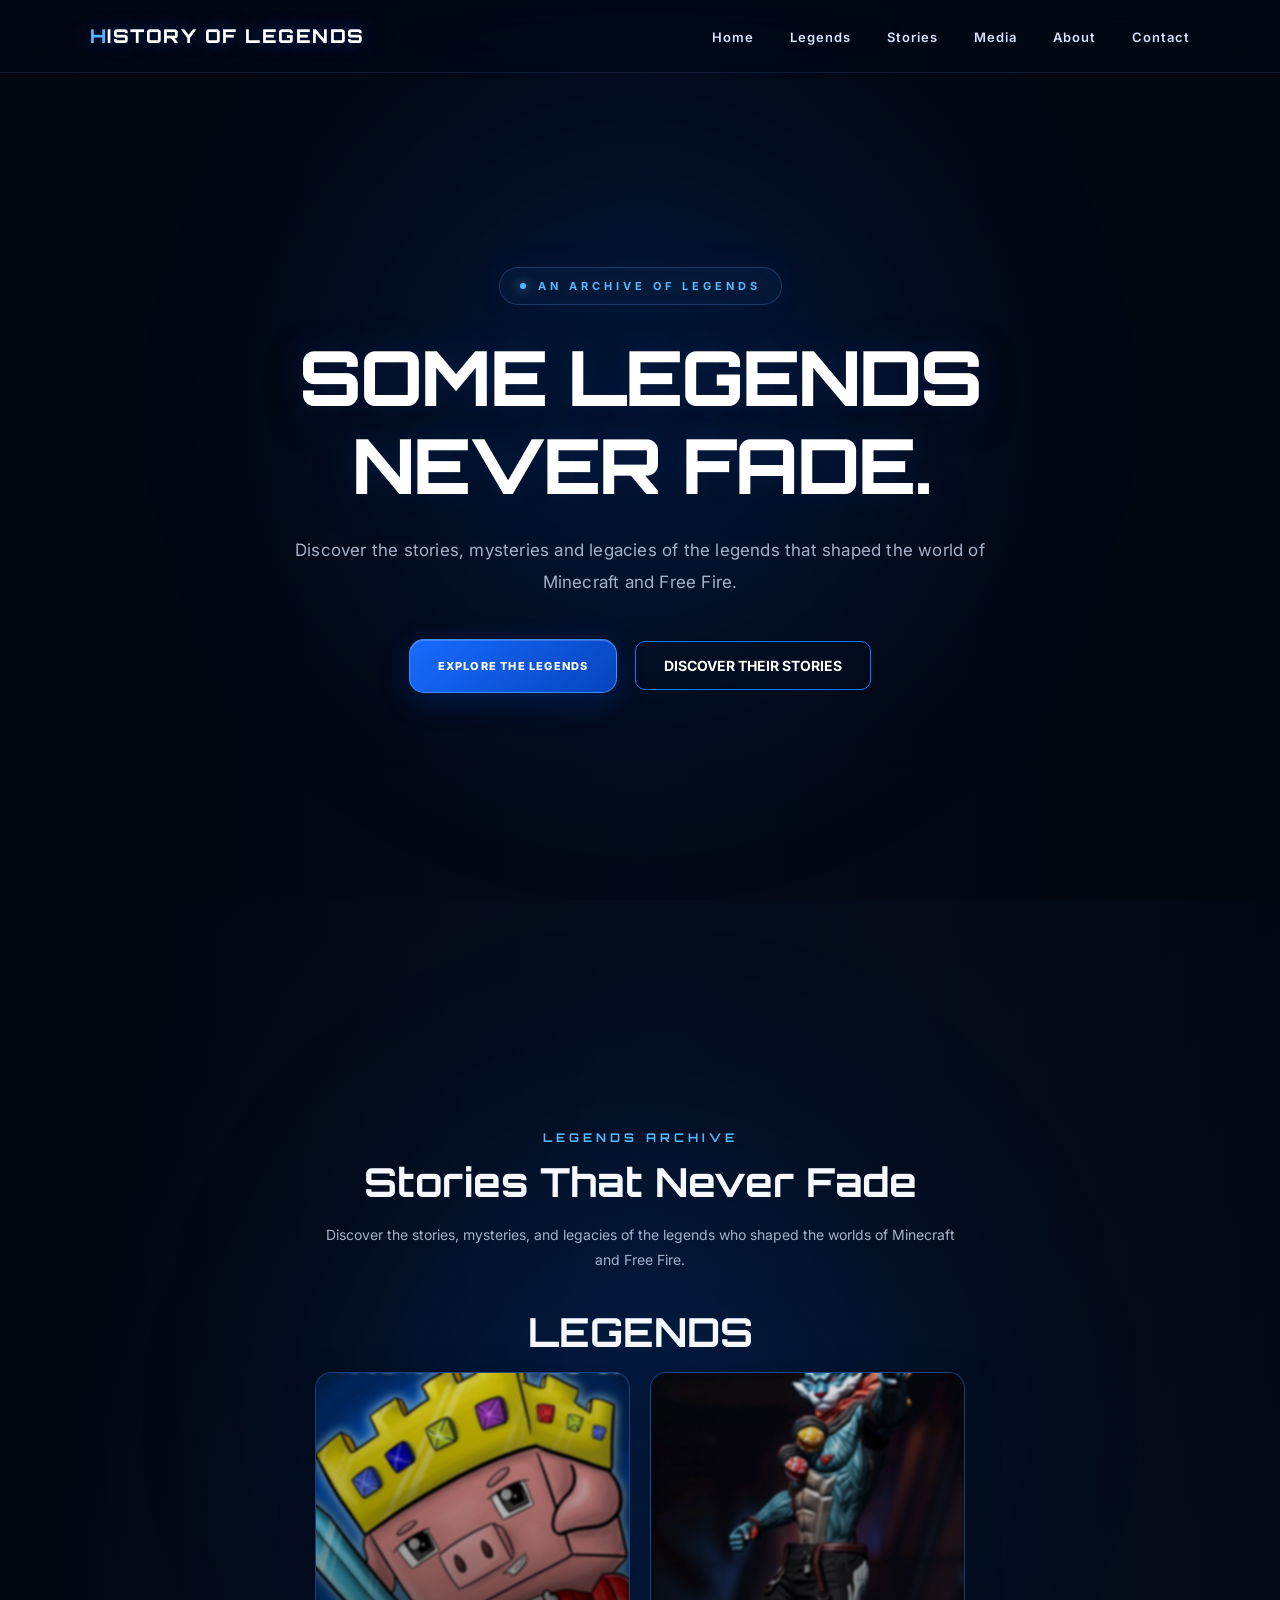
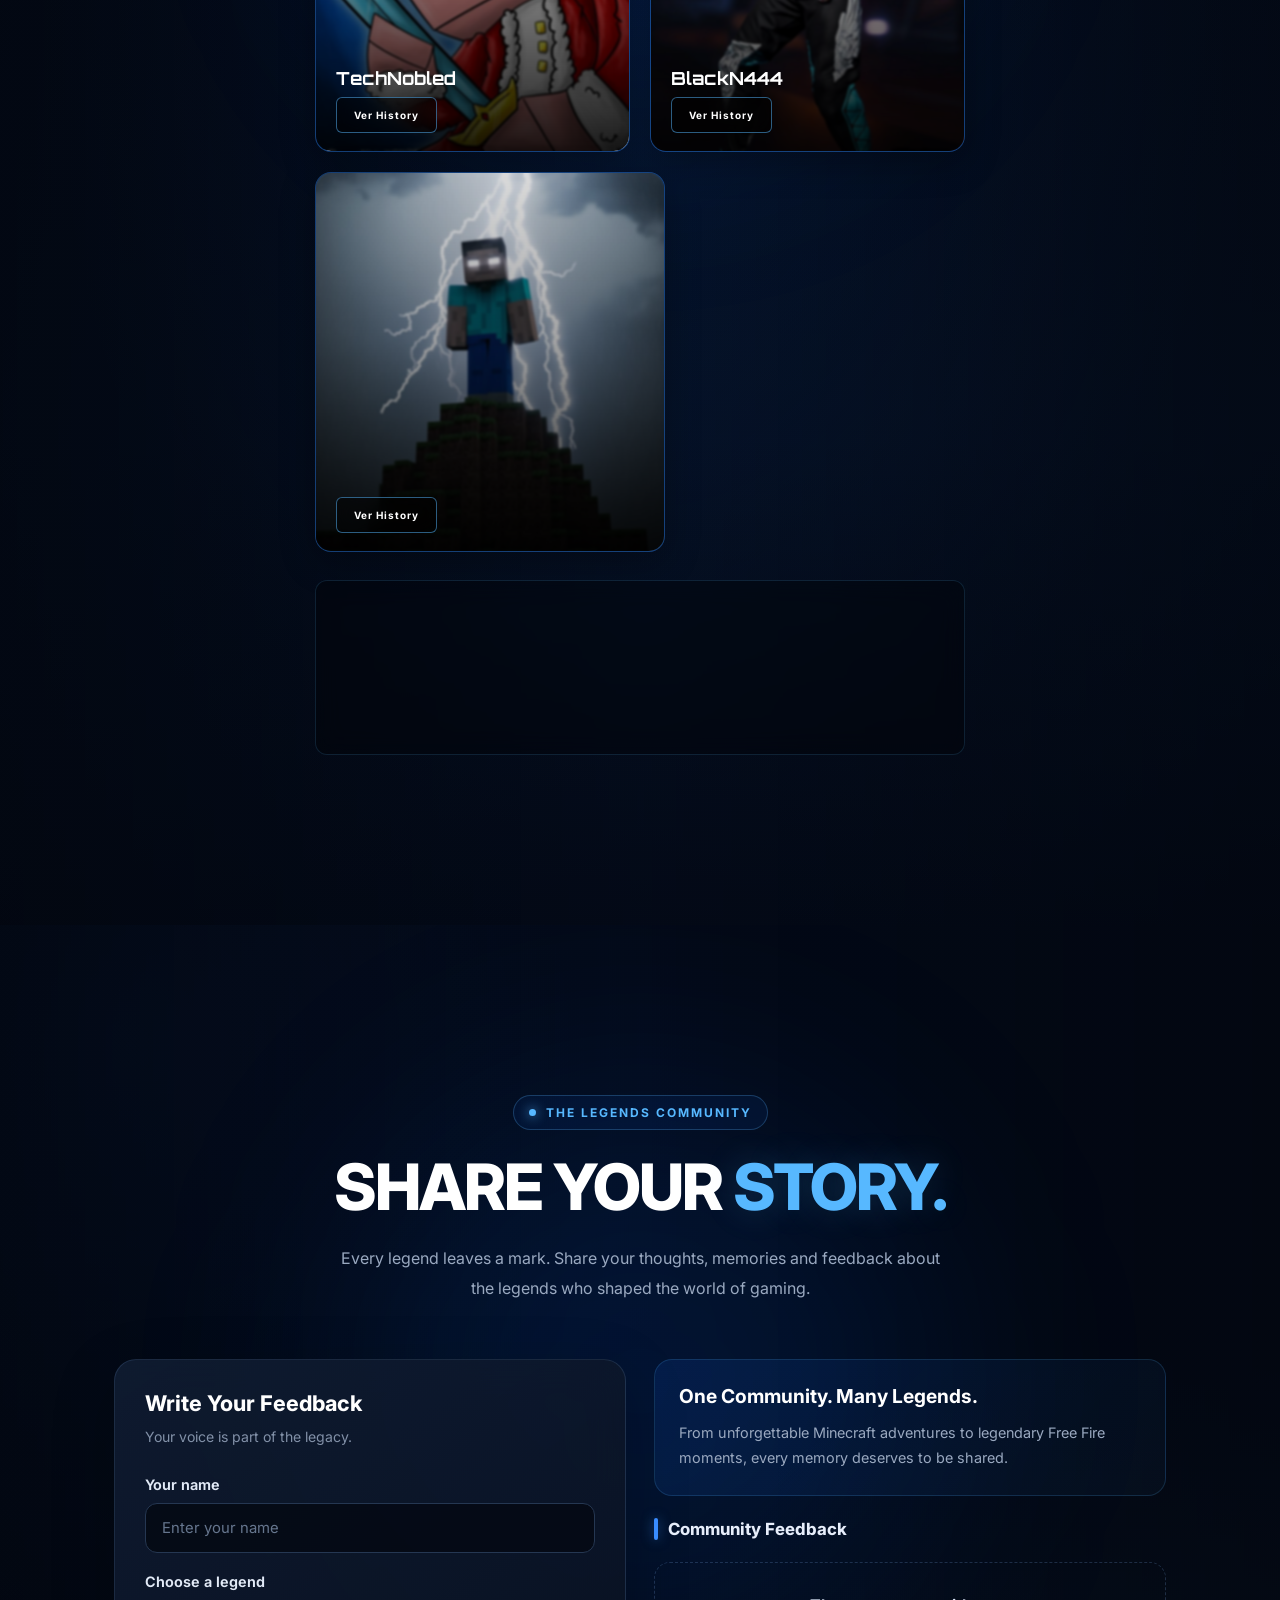
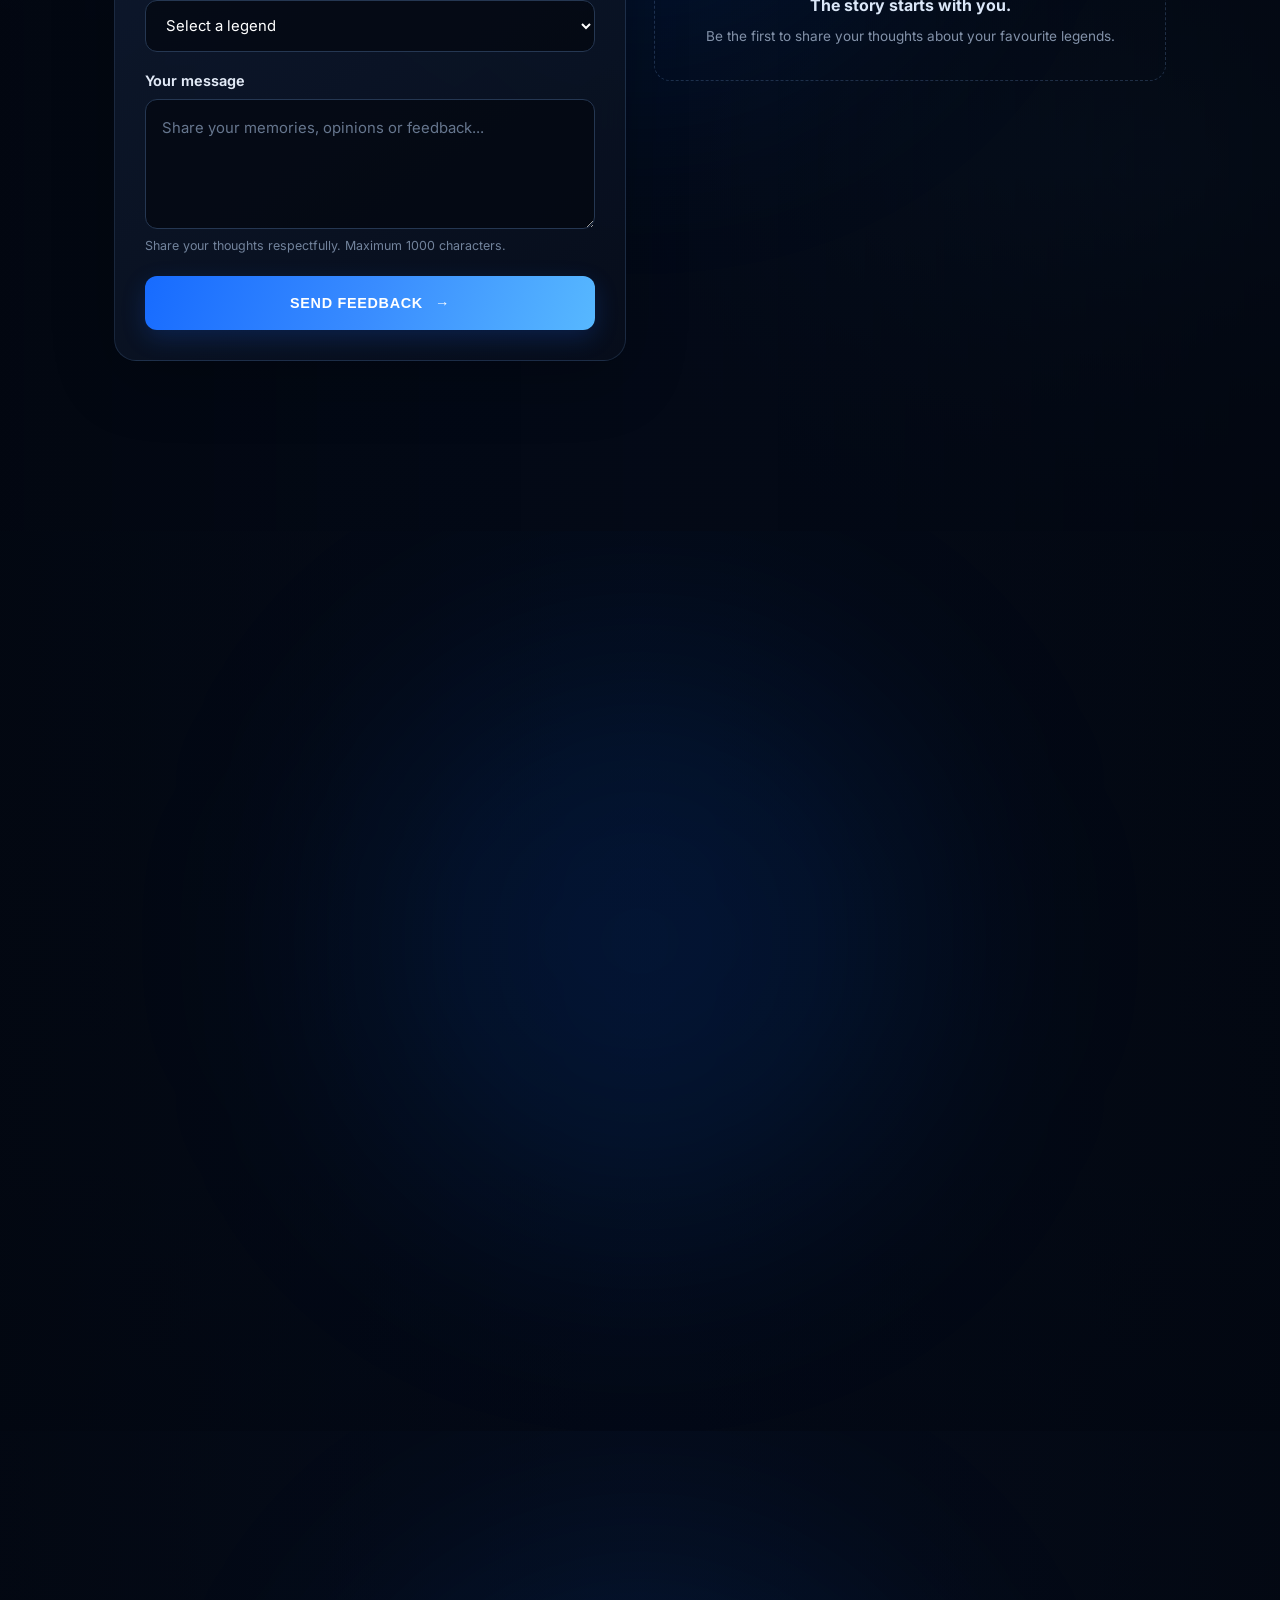
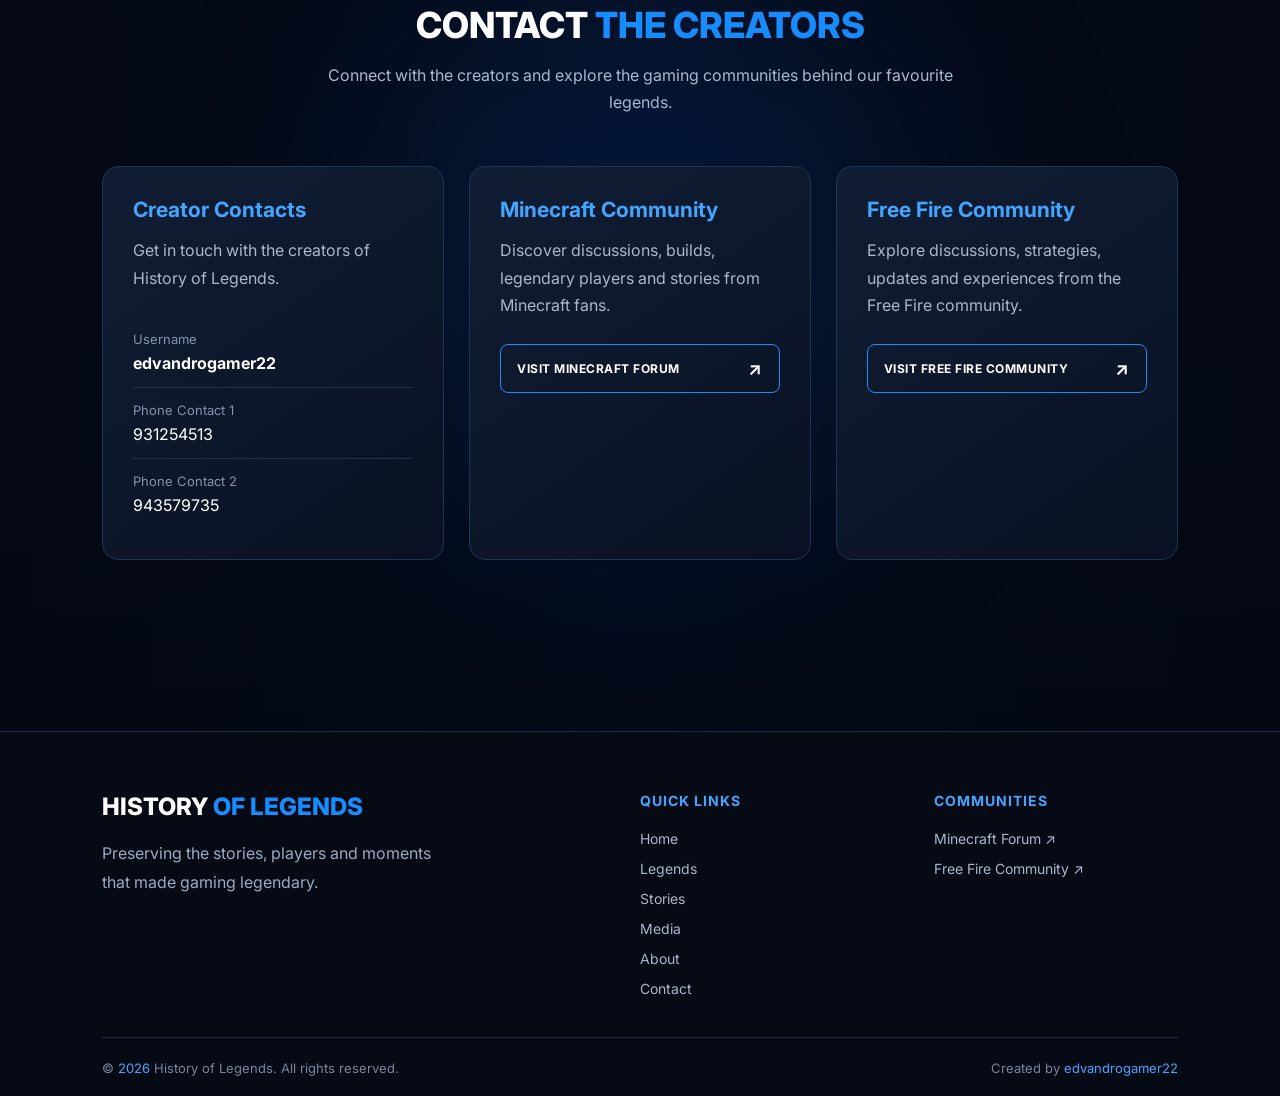
==== commit 6f002716: "Update index.html" ====
--- a/History-of-Legends-GitHub/index.html
+++ b/History-of-Legends-GitHub/index.html
@@ -54,7 +54,7 @@
                 </button>
 
                 <!-- Segundo botão: link para outra página -->
-                <a href="history/Stories.html" class="stories-btn">
+                <a href="history/stories.html" class="stories-btn">
                     DISCOVER THEIR STORIES
                 </a>
 
@@ -75,17 +75,17 @@
                 <div class="card-l">
                     <img src="img/T2.jpg" alt="technobled">
                     <p>TechNobled</p>
-                    <a href="history/Stories.html" class="history-btn">Ver History</a>
+                    <a href="history/stories.html" class="history-btn">Ver History</a>
                 </div>
                 <div class="card-l">
                     <img src="img/Coelhao.jpg" alt="BlackN444">
                     <p>BlackN444</p>
-                    <a href="history/Stories.html" class="history-btn">Ver History</a>
+                    <a href="history/stories.html" class="history-btn">Ver History</a>
                 </div>
                 <div class="card-l">
                     <img src="img/The Legend of Herobrine _ Minecraft Dark Fantasy Aesthetic.jfif" alt="herobrine">
                     <p>Herobrine</p>
-                    <a href="history/Stories.html" class="history-btn">Ver History</a>
+                    <a href="history/stories.html" class="history-btn">Ver History</a>
                 </div>
             </div>
 
@@ -325,7 +325,7 @@
                 <h3>QUICK LINKS</h3>
                 <a href="#home">Home</a>
                 <a href="#legends">Legends</a>
-                <a href="#stories">Stories</a>
+                <a href="history/stories.html">Stories</a>
                 <a href="#media">Media</a>
                 <a href="#about">About</a>
                 <a href="#contact">Contact</a>
@@ -355,4 +355,4 @@
     <script src="script.js"></script>
 </body>
 
-</html>+</html>
